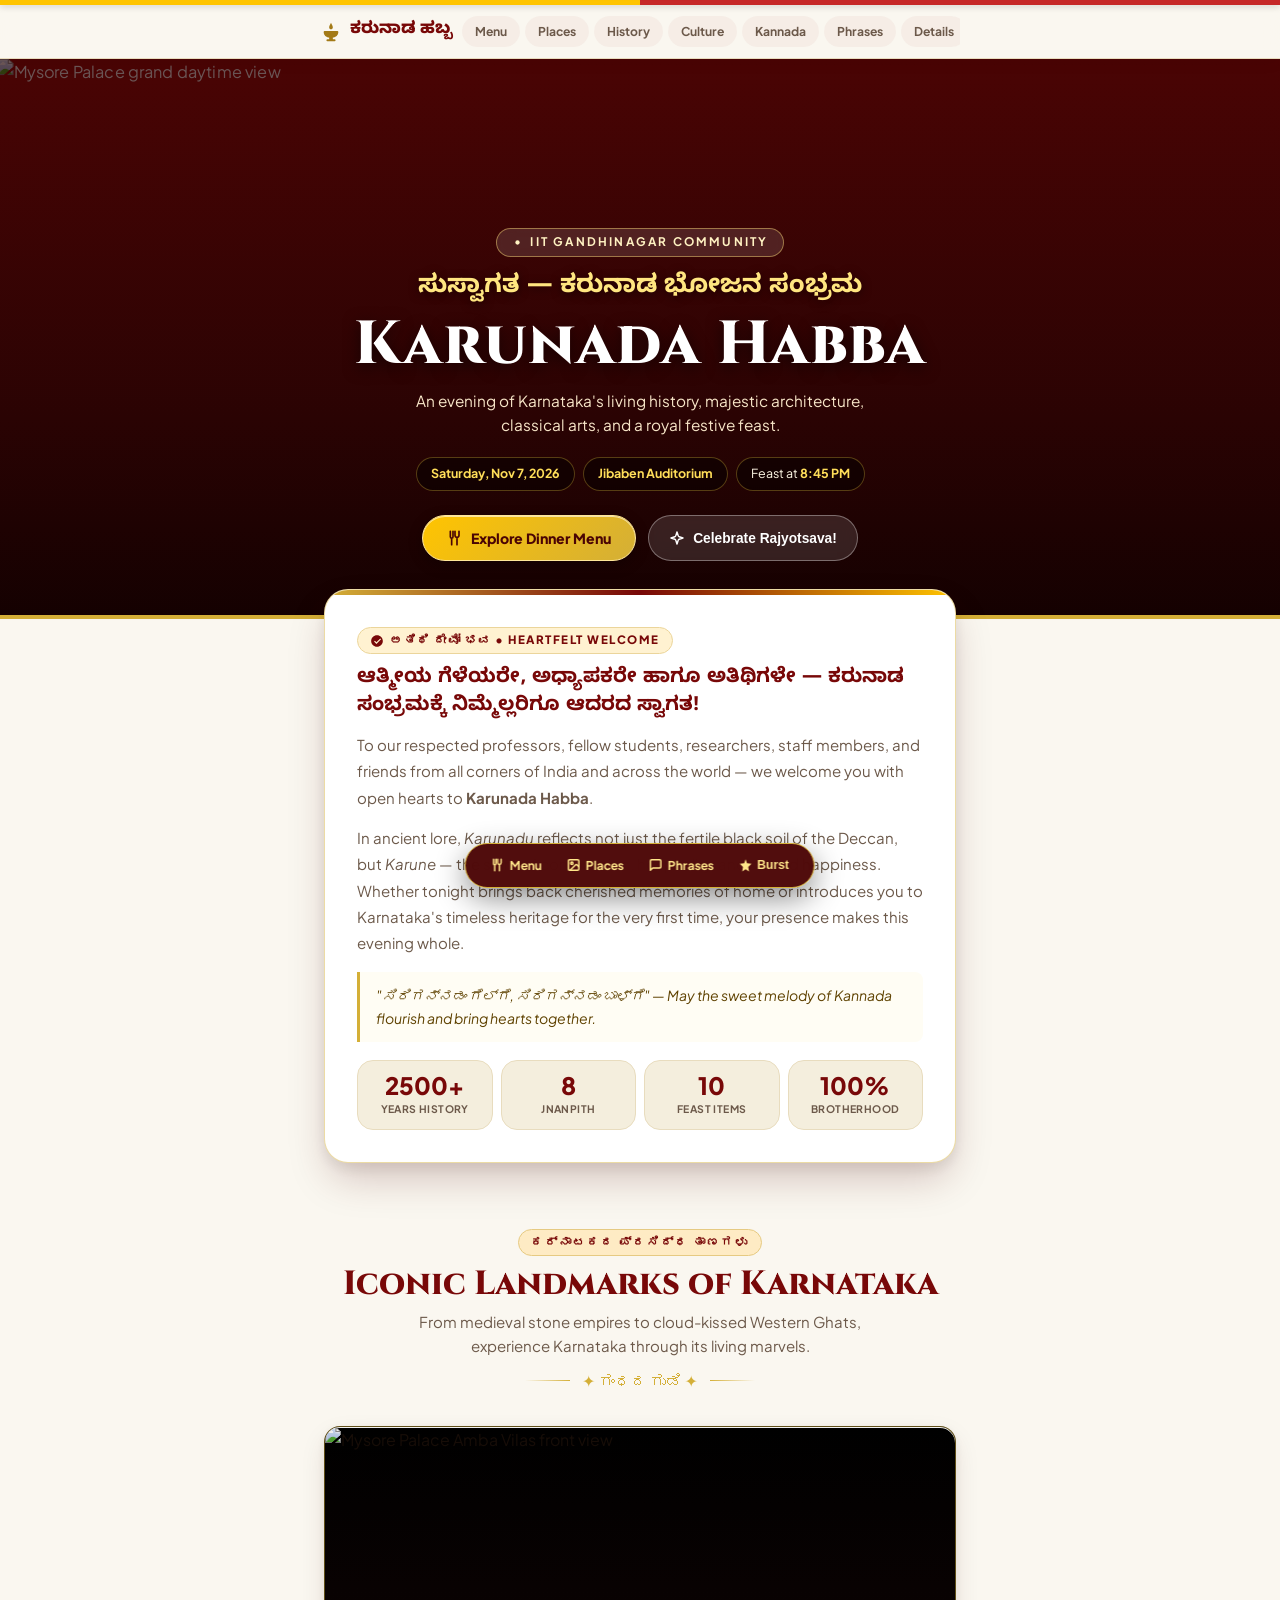
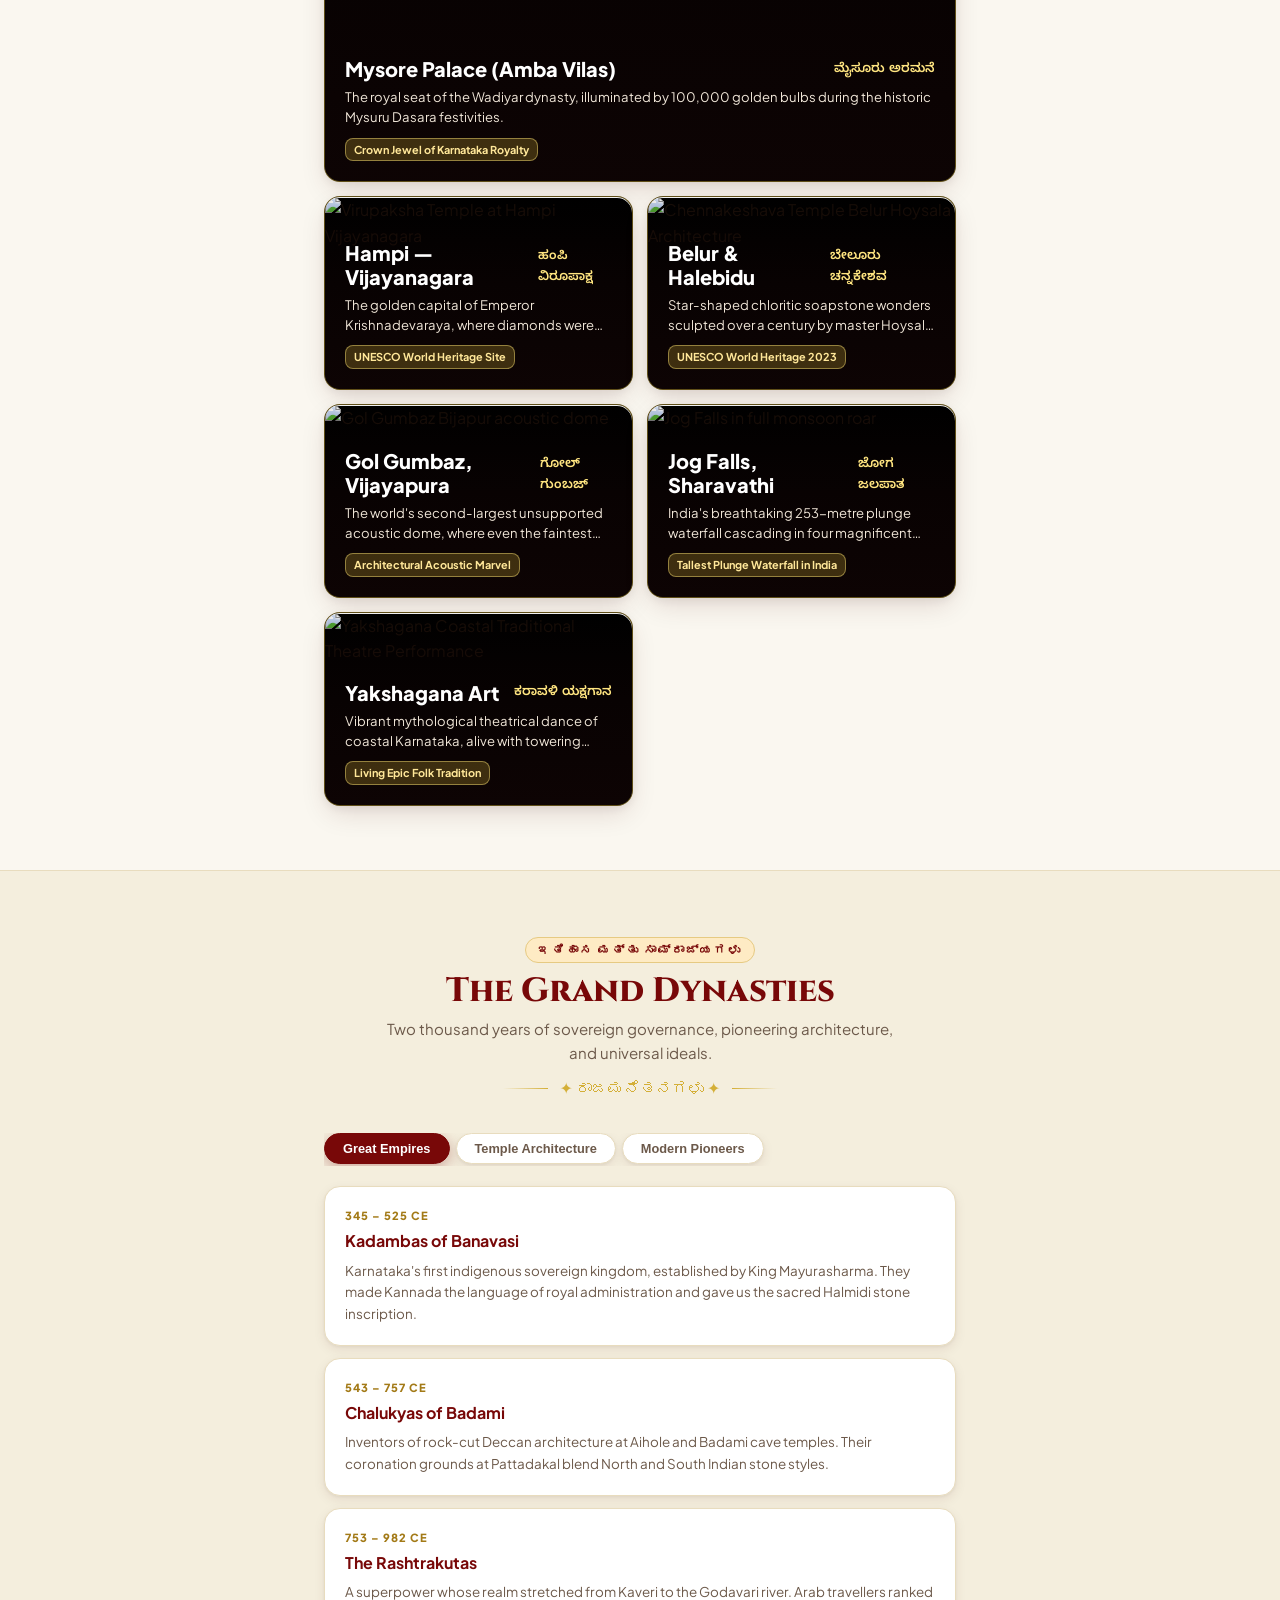
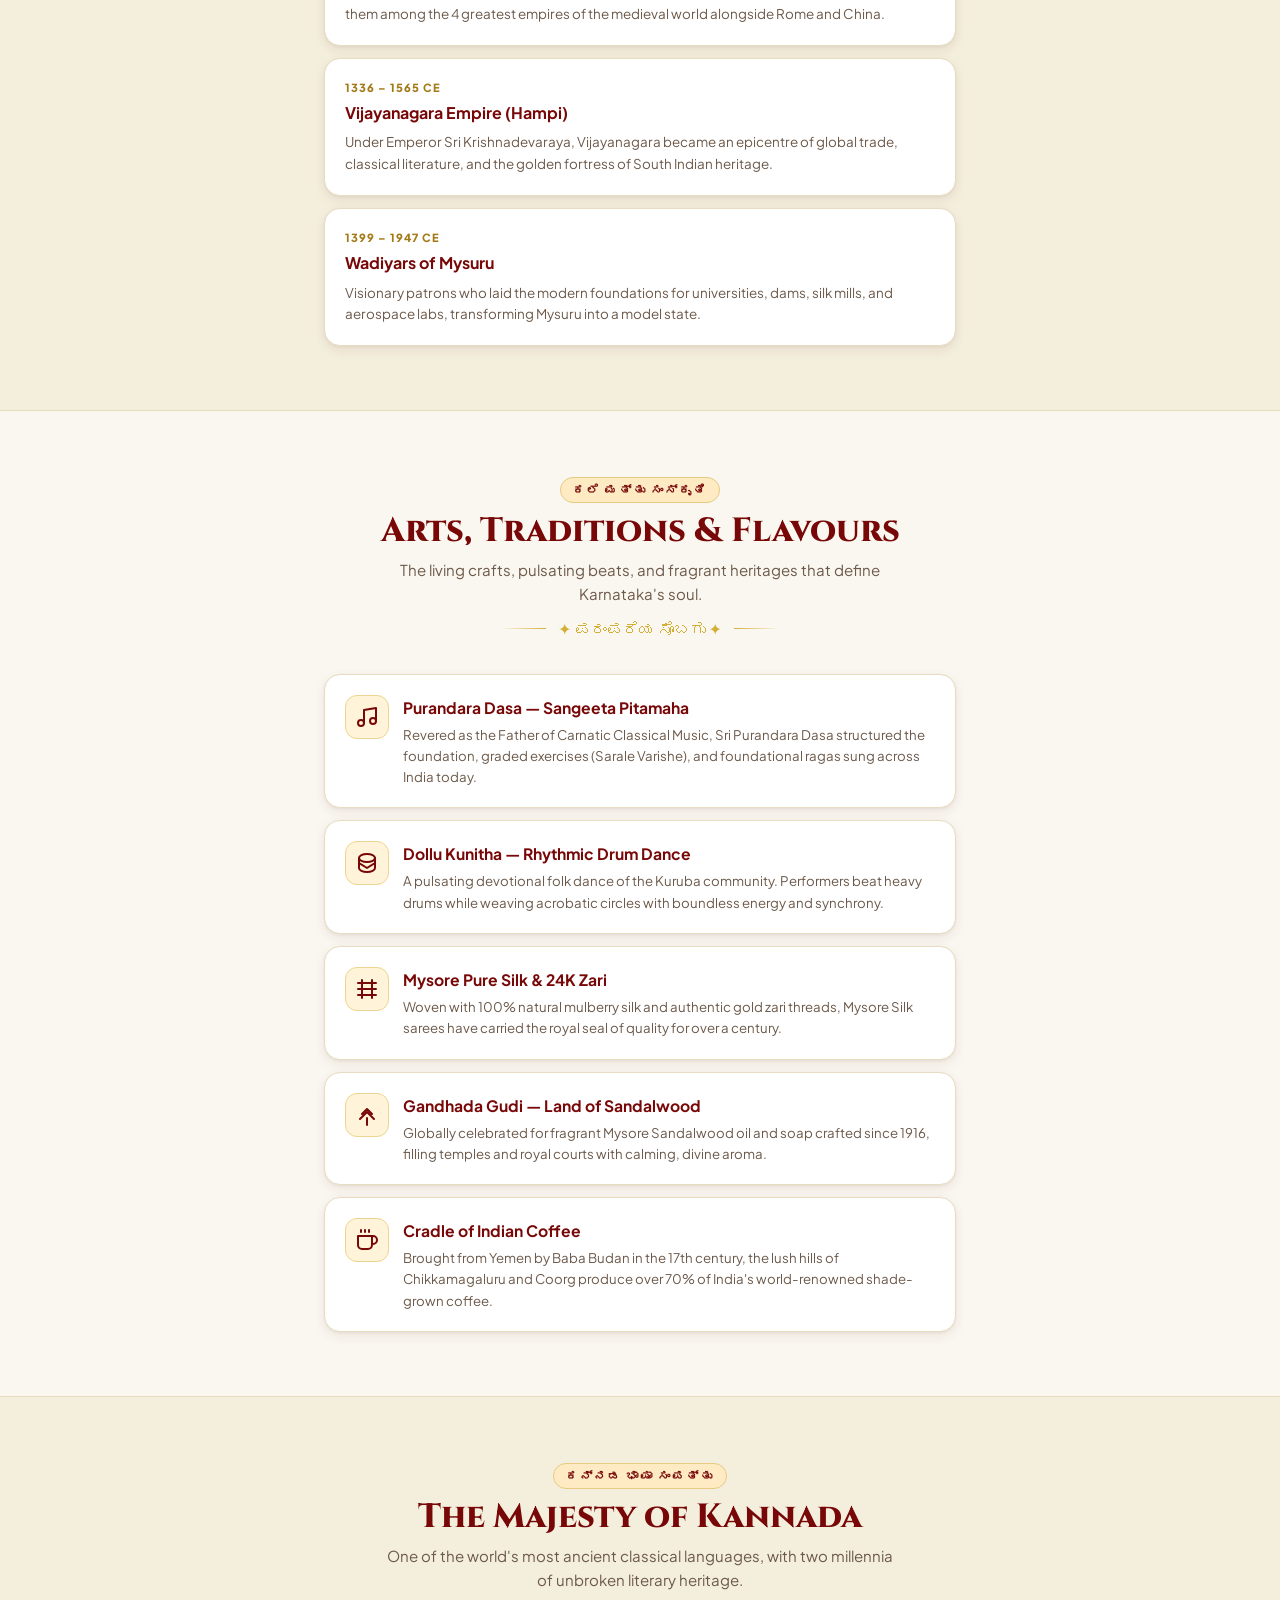
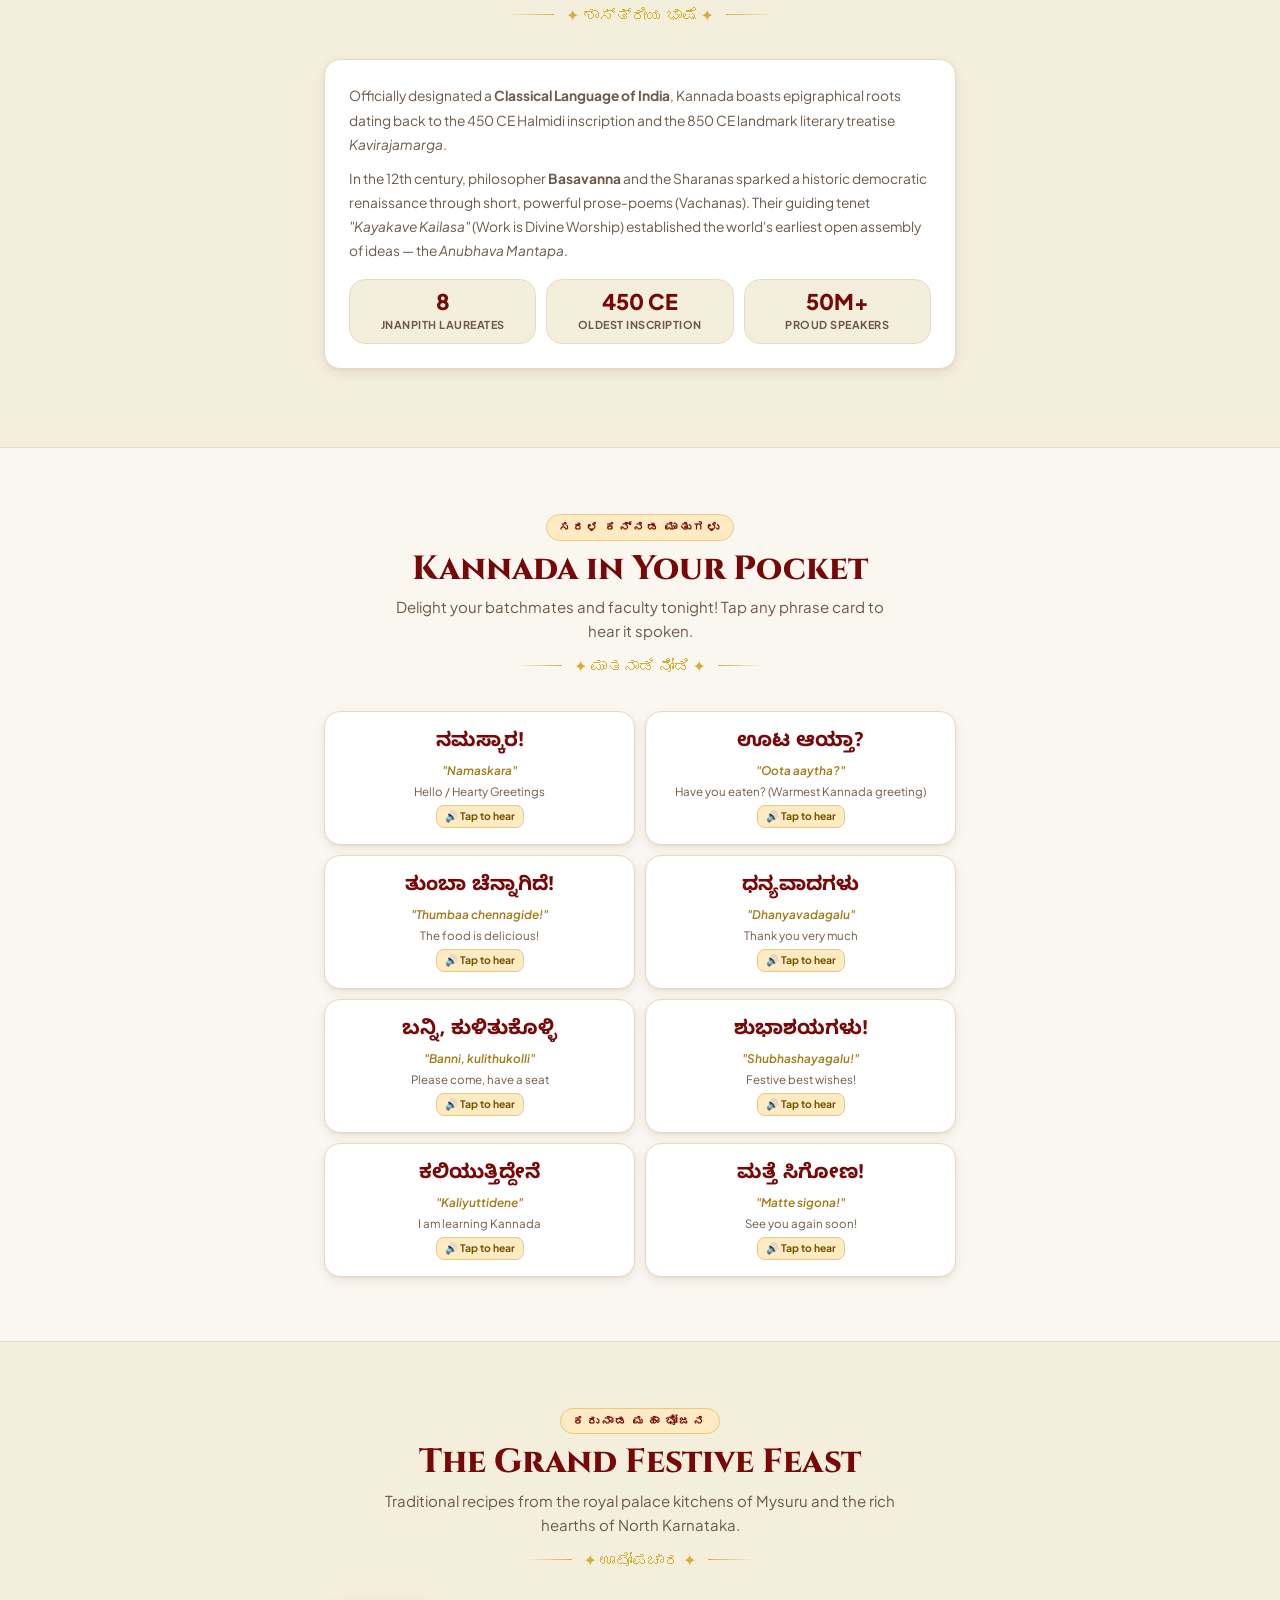
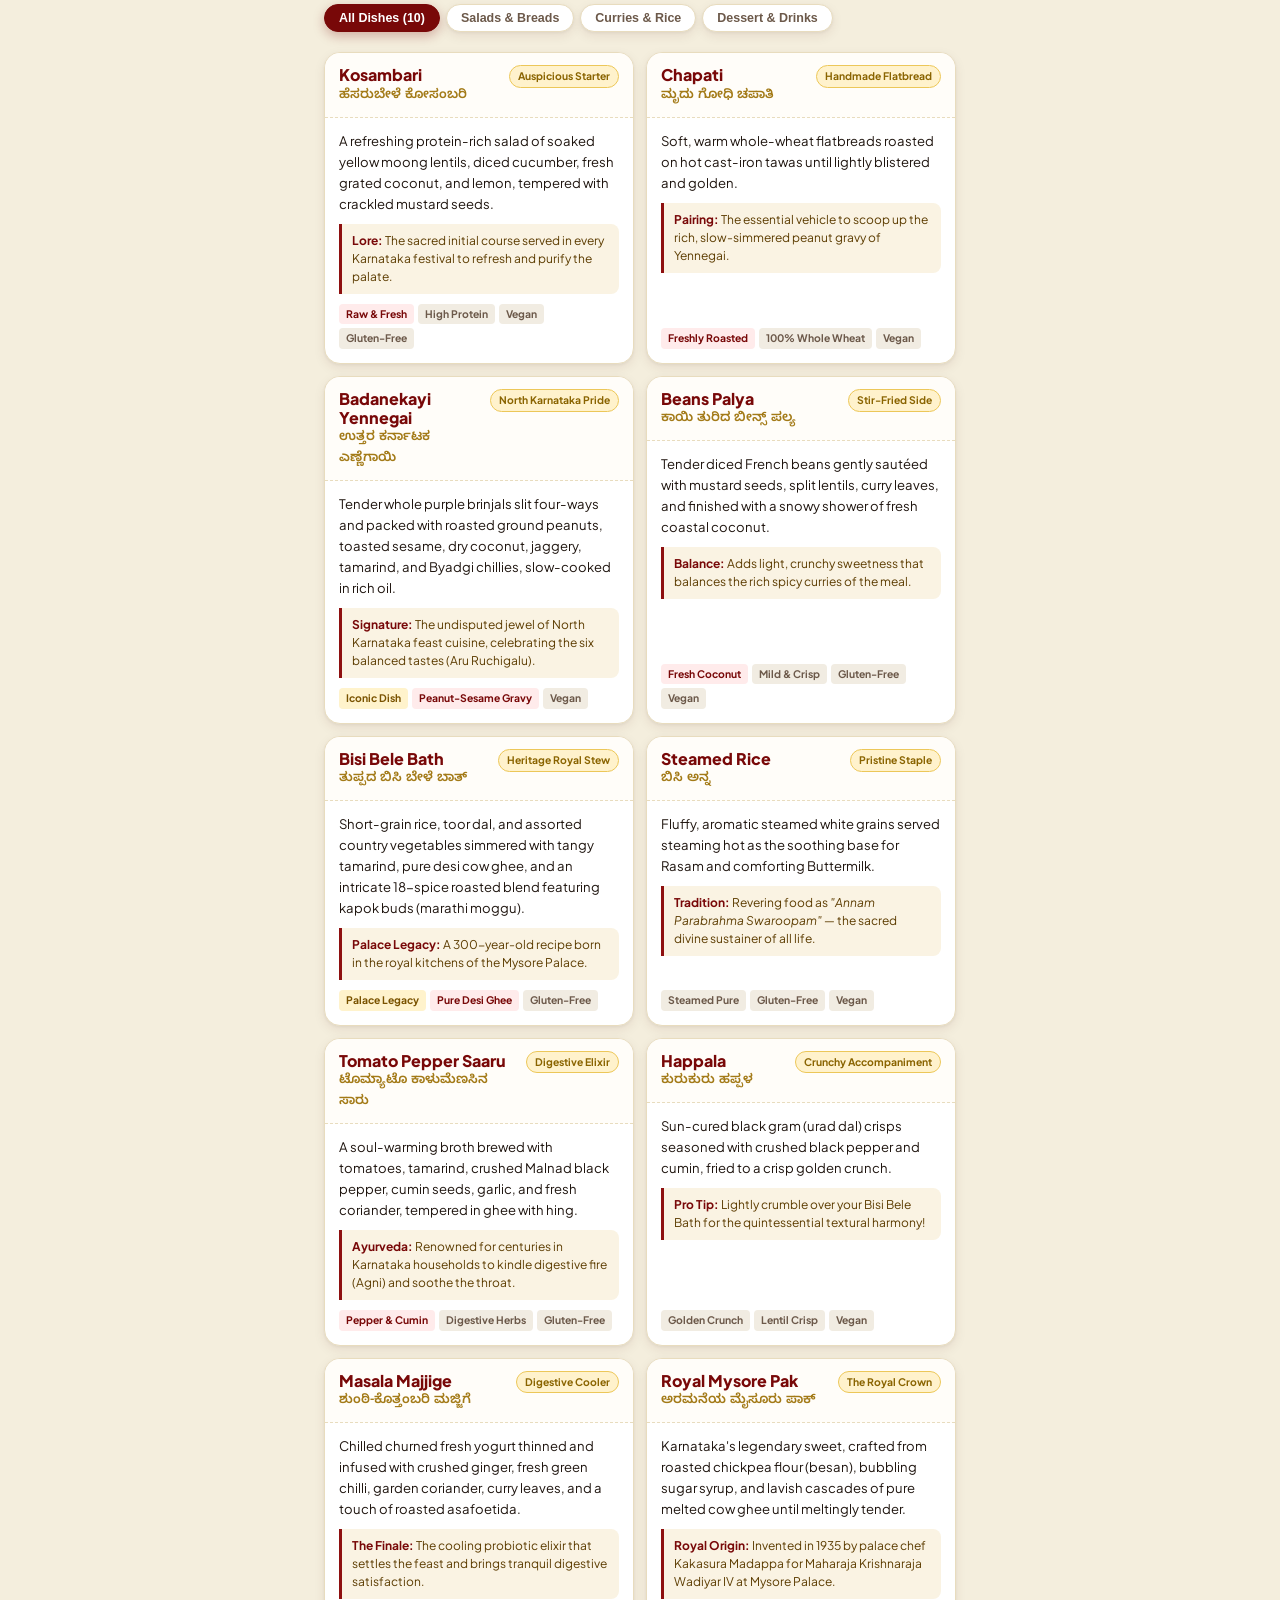
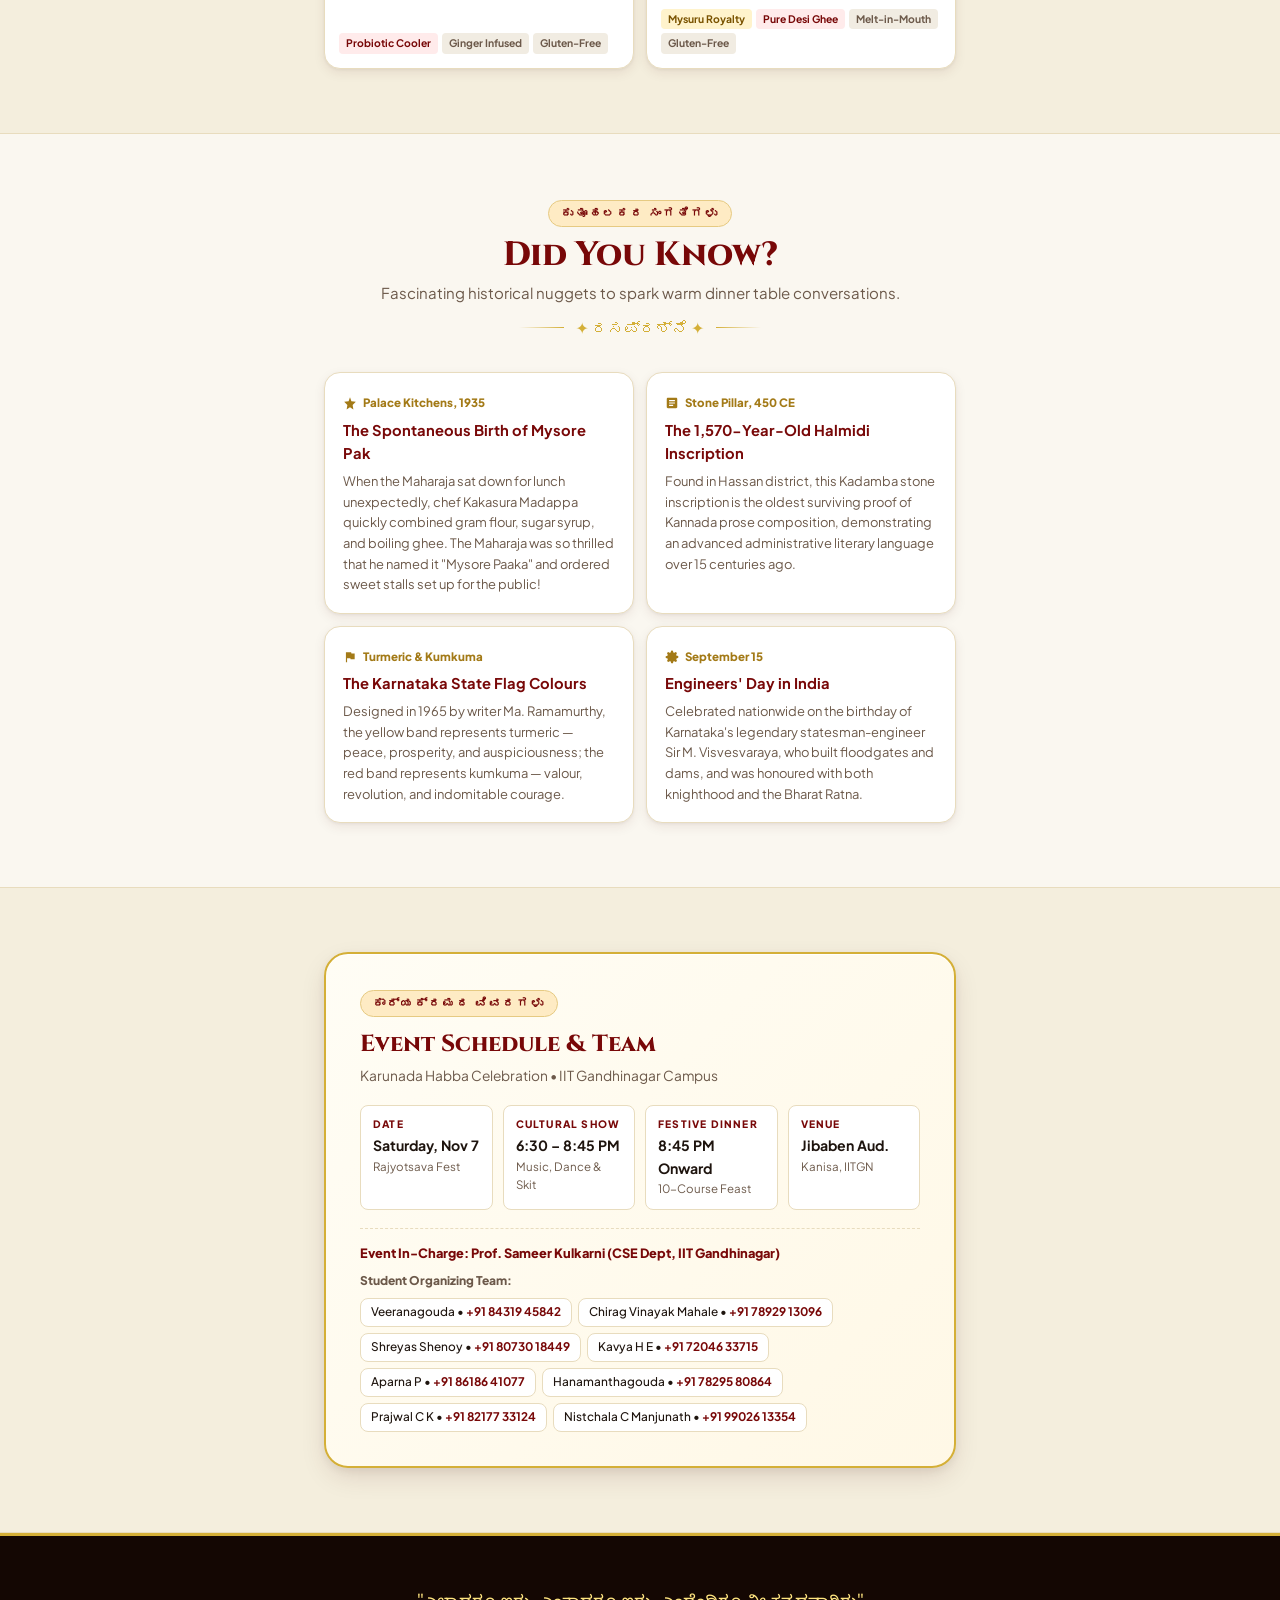
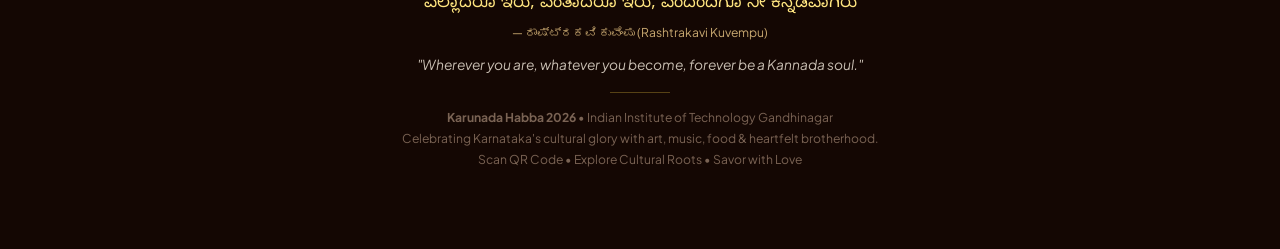
==== index.html @ 8a97f540 "Rename K_Habba.html to index.html" ====
<!DOCTYPE html>
<html lang="en">
<head>
  <meta charset="UTF-8">
  <meta name="viewport" content="width=device-width, initial-scale=1.0, maximum-scale=5.0, viewport-fit=cover">
  <meta name="theme-color" content="#780808">
  <meta name="description" content="Karunada Habba — Karnataka Cultural Evening & Royal Dinner Feast at IIT Gandhinagar. Explore Karnataka heritage, history, tourist landmarks, and authentic dinner menu.">
  <title>Karunada Habba | Royal Karnataka Cultural Feast</title>

  <!-- Google Fonts: Royal serif, modern readable sans, and Kannada script -->
  <link rel="preconnect" href="https://fonts.googleapis.com">
  <link rel="preconnect" href="https://fonts.gstatic.com" crossorigin>
  <link href="https://fonts.googleapis.com/css2?family=Cinzel:wght@600;700;800;900&family=Noto+Sans+Kannada:wght@400;500;600;700;800&family=Plus+Jakarta+Sans:wght@300;400;500;600;700;800&display=swap" rel="stylesheet">
  
  <!-- Standalone Stylesheet -->
  <link rel="stylesheet" href="K_Habba.css">
</head>
<body>

  <!-- Festive Confetti Particle Canvas -->
  <canvas id="confetti-canvas"></canvas>

  <!-- Floating Toast Notification -->
  <div id="toast" class="toast-notice">
    <svg width="18" height="18" viewBox="0 0 24 24" fill="none" stroke="currentColor" stroke-width="2.5" stroke-linecap="round" stroke-linejoin="round">
      <path d="M12 2v4M12 18v4M4.93 4.93l2.83 2.83M16.24 16.24l2.83 2.83M2 12h4M18 12h4M4.93 19.07l2.83-2.83M16.24 7.76l2.83-2.83"/>
    </svg>
    <span id="toast-msg">Pronunciation ready!</span>
  </div>

  <!-- Karnataka Flag Accent Top Line -->
  <div class="karnataka-bar"></div>

  <!-- Glassmorphic Top Navigation -->
  <header class="site-nav">
    <div class="nav-wrapper">
      <a href="#hero" class="nav-brand">
        <!-- Auspicious Nanda Deepa (Lamp) SVG -->
        <svg class="nav-brand-icon" viewBox="0 0 24 24" fill="currentColor">
          <path d="M12 2C11.5 3.5 10 5.2 10 7c0 1.1.9 2 2 2s2-.9 2-2c0-1.8-1.5-3.5-2-5zm7 9H5c-.6 0-1 .4-1 1 0 3.3 2.7 6 6 6v2H8c-.6 0-1 .4-1 1s.4 1 1 1h8c.6 0 1-.4 1-1s-.4-1-1-1h-2v-2c3.3 0 6-2.7 6-6 0-.6-.4-1-1-1z"/>
        </svg>
        <span class="kn">ಕರುನಾಡ ಹಬ್ಬ</span>
      </a>

      <nav class="nav-pills">
        <a href="#menu" class="nav-pill active">Menu</a>
        <a href="#places" class="nav-pill">Places</a>
        <a href="#history" class="nav-pill">History</a>
        <a href="#culture" class="nav-pill">Culture</a>
        <a href="#language" class="nav-pill">Kannada</a>
        <a href="#phrases" class="nav-pill">Phrases</a>
        <a href="#event" class="nav-pill">Details</a>
      </nav>
    </div>
  </header>

  <!-- ══════════════════════ HERO SECTION ══════════════════════ -->
  <section class="hero-wrapper" id="hero">
    <div class="hero-backdrop">
      <img src="images/mysore_palace.jpg" alt="Mysore Palace grand daytime view" loading="eager">
    </div>

    <div class="container hero-content">
      <span class="hero-eyebrow">
        <!-- Royal Lotus / Sunburst SVG -->
        <svg width="13" height="13" viewBox="0 0 24 24" fill="currentColor">
          <circle cx="12" cy="12" r="4"/>
          <path d="M12 2v4M12 18v4M2 12h4M18 12h4M4.93 4.93l2.83 2.83M16.24 16.24l2.83 2.83M4.93 19.07l2.83-2.83M16.24 7.76l2.83-2.83"/>
        </svg>
        IIT Gandhinagar Community
      </span>

      <p class="hero-title-kn kn">ಸುಸ್ವಾಗತ — ಕರುನಾಡ ಭೋಜನ ಸಂಭ್ರಮ</p>
      <h1 class="hero-title-en serif">Karunada Habba</h1>
      <p class="hero-sub">
        An evening of Karnataka's living history, majestic architecture, classical arts, and a royal festive feast.
      </p>

      <div class="hero-tags">
        <span class="hero-tag"><strong>Saturday, Nov 7, 2026</strong></span>
        <span class="hero-tag"><strong>Jibaben Auditorium</strong></span>
        <span class="hero-tag">Feast at <strong>8:45 PM</strong></span>
      </div>

      <div class="hero-actions">
        <a href="#menu" class="btn-3d-gold">
          <!-- Fork and Spoon SVG -->
          <svg width="16" height="16" viewBox="0 0 24 24" fill="none" stroke="currentColor" stroke-width="2.5" stroke-linecap="round" stroke-linejoin="round">
            <path d="M18 2v6a3 3 0 0 1-3 3 3 3 0 0 1-3-3V2M15 11v11M5 2v8a2 2 0 0 0 2 2h0a2 2 0 0 0 2-2V2M7 12v10"/>
          </svg>
          Explore Dinner Menu
        </a>
        <button class="btn-3d-ghost" onclick="celebrateKannada()">
          <!-- Sparkles SVG -->
          <svg width="16" height="16" viewBox="0 0 24 24" fill="none" stroke="currentColor" stroke-width="2.2" stroke-linecap="round" stroke-linejoin="round">
            <path d="m12 3-1.9 5.8a2 2 0 0 1-1.3 1.3L3 12l5.8 1.9a2 2 0 0 1 1.3 1.3L12 21l1.9-5.8a2 2 0 0 1 1.3-1.3L21 12l-5.8-1.9a2 2 0 0 1-1.3-1.3Z"/>
          </svg>
          Celebrate Rajyotsava!
        </button>
      </div>
    </div>
  </section>

  <!-- ══════════════════════ HUMBLE WELCOME NOTE ══════════════════════ -->
  <div class="container">
    <div class="humble-card">
      <div class="humble-card-stripe"></div>
      <div class="humble-card-body">
        <div class="humble-badge">
          <!-- Traditional Hands Folded / Hospitality SVG -->
          <svg width="14" height="14" viewBox="0 0 24 24" fill="currentColor">
            <path d="M12 2C6.48 2 2 6.48 2 12s4.48 10 10 10 10-4.48 10-10S17.52 2 12 2zm-1 15-4-4 1.41-1.41L11 14.17l6.59-6.59L19 9l-8 8z"/>
          </svg>
          ಅತಿಥಿ ದೇವೋ ಭವ &bull; Heartfelt Welcome
        </div>

        <h2 class="humble-lead kn">
          ಆತ್ಮೀಯ ಗೆಳೆಯರೇ, ಅಧ್ಯಾಪಕರೇ ಹಾಗೂ ಅತಿಥಿಗಳೇ — ಕರುನಾಡ ಸಂಭ್ರಮಕ್ಕೆ ನಿಮ್ಮೆಲ್ಲರಿಗೂ ಆದರದ ಸ್ವಾಗತ!
        </h2>

        <p class="humble-text">
          To our respected professors, fellow students, researchers, staff members, and friends from all corners of India and across the world — we welcome you with open hearts to <strong>Karunada Habba</strong>.
        </p>

        <p class="humble-text">
          In ancient lore, <em>Karunadu</em> reflects not just the fertile black soil of the Deccan, but <em>Karune</em> — the spirit of compassion, hospitality, and shared happiness. Whether tonight brings back cherished memories of home or introduces you to Karnataka's timeless heritage for the very first time, your presence makes this evening whole.
        </p>

        <div class="humble-quote-box">
          "ಸಿರಿಗನ್ನಡಂ ಗೆಲ್ಗೆ, ಸಿರಿಗನ್ನಡಂ ಬಾಳ್ಗೆ" — May the sweet melody of Kannada flourish and bring hearts together.
        </div>

        <div class="humble-stats-row">
          <div class="stat-tile">
            <div class="stat-number">2500+</div>
            <div class="stat-caption">Years History</div>
          </div>
          <div class="stat-tile">
            <div class="stat-number">8</div>
            <div class="stat-caption">Jnanpith</div>
          </div>
          <div class="stat-tile">
            <div class="stat-number">10</div>
            <div class="stat-caption">Feast Items</div>
          </div>
          <div class="stat-tile">
            <div class="stat-number">100%</div>
            <div class="stat-caption">Brotherhood</div>
          </div>
        </div>
      </div>
    </div>
  </div>

  <!-- ══════════════════════ FAMOUS PLACES GALLERY ══════════════════════ -->
  <section class="section" id="places">
    <div class="container">
      <div class="section-header">
        <span class="section-tag">ಕರ್ನಾಟಕದ ಪ್ರಸಿದ್ಧ ತಾಣಗಳು</span>
        <h2 class="section-title serif">Iconic Landmarks of Karnataka</h2>
        <p class="section-desc">From medieval stone empires to cloud-kissed Western Ghats, experience Karnataka through its living marvels.</p>
        <div class="svg-ornament-line">✦ ಗಂಧದ ಗುಡಿ ✦</div>
      </div>

      <div class="places-grid">

        <!-- 1. Mysore Palace (Featured) -->
        <article class="place-card-3d featured">
          <div class="place-img-holder">
            <img src="images/mysore_palace.jpg" alt="Mysore Palace Amba Vilas front view" loading="lazy">
            <div class="place-card-overlay"></div>
          </div>
          <div class="place-card-content">
            <div class="place-title-row">
              <h3 class="place-name">Mysore Palace (Amba Vilas)</h3>
              <span class="place-name-kn kn">ಮೈಸೂರು ಅರಮನೆ</span>
            </div>
            <p class="place-snip">The royal seat of the Wadiyar dynasty, illuminated by 100,000 golden bulbs during the historic Mysuru Dasara festivities.</p>
            <span class="place-pill-tag">Crown Jewel of Karnataka Royalty</span>
          </div>
        </article>

        <!-- 2. Hampi Virupaksha Temple -->
        <article class="place-card-3d">
          <div class="place-img-holder">
            <img src="images/hampi.jpg" alt="Virupaksha Temple at Hampi Vijayanagara" loading="lazy">
            <div class="place-card-overlay"></div>
          </div>
          <div class="place-card-content">
            <div class="place-title-row">
              <h3 class="place-name">Hampi — Vijayanagara</h3>
              <span class="place-name-kn kn">ಹಂಪಿ ವಿರೂಪಾಕ್ಷ</span>
            </div>
            <p class="place-snip">The golden capital of Emperor Krishnadevaraya, where diamonds were once weighed openly in bustling street bazaars.</p>
            <span class="place-pill-tag">UNESCO World Heritage Site</span>
          </div>
        </article>

        <!-- 3. Belur Chennakeshava Temple -->
        <article class="place-card-3d">
          <div class="place-img-holder">
            <img src="images/belur.jpg" alt="Chennakeshava Temple Belur Hoysala Architecture" loading="lazy">
            <div class="place-card-overlay"></div>
          </div>
          <div class="place-card-content">
            <div class="place-title-row">
              <h3 class="place-name">Belur & Halebidu</h3>
              <span class="place-name-kn kn">ಬೇಲೂರು ಚನ್ನಕೇಶವ</span>
            </div>
            <p class="place-snip">Star-shaped chloritic soapstone wonders sculpted over a century by master Hoysala craftsmen with unmatched micro-details.</p>
            <span class="place-pill-tag">UNESCO World Heritage 2023</span>
          </div>
        </article>

        <!-- 4. Gol Gumbaz, Bijapur -->
        <article class="place-card-3d">
          <div class="place-img-holder">
            <img src="images/gol_gumbaz.jpg" alt="Gol Gumbaz Bijapur acoustic dome" loading="lazy">
            <div class="place-card-overlay"></div>
          </div>
          <div class="place-card-content">
            <div class="place-title-row">
              <h3 class="place-name">Gol Gumbaz, Vijayapura</h3>
              <span class="place-name-kn kn">ಗೋಲ್ ಗುಂಬಜ್</span>
            </div>
            <p class="place-snip">The world's second-largest unsupported acoustic dome, where even the faintest whisper echoes 11 times across 44 metres.</p>
            <span class="place-pill-tag">Architectural Acoustic Marvel</span>
          </div>
        </article>

        <!-- 5. Jog Falls -->
        <article class="place-card-3d">
          <div class="place-img-holder">
            <img src="images/jog_falls.jpg" alt="Jog Falls in full monsoon roar" loading="lazy">
            <div class="place-card-overlay"></div>
          </div>
          <div class="place-card-content">
            <div class="place-title-row">
              <h3 class="place-name">Jog Falls, Sharavathi</h3>
              <span class="place-name-kn kn">ಜೋಗ ಜಲಪಾತ</span>
            </div>
            <p class="place-snip">India's breathtaking 253-metre plunge waterfall cascading in four magnificent streams: Raja, Rani, Roarer, and Rocket.</p>
            <span class="place-pill-tag">Tallest Plunge Waterfall in India</span>
          </div>
        </article>

        <!-- 6. Yakshagana Coastal Theatre -->
        <article class="place-card-3d">
          <div class="place-img-holder">
            <img src="images/yakshagana.jpg" alt="Yakshagana Coastal Traditional Theatre Performance" loading="lazy">
            <div class="place-card-overlay"></div>
          </div>
          <div class="place-card-content">
            <div class="place-title-row">
              <h3 class="place-name">Yakshagana Art</h3>
              <span class="place-name-kn kn">ಕರಾವಳಿ ಯಕ್ಷಗಾನ</span>
            </div>
            <p class="place-snip">Vibrant mythological theatrical dance of coastal Karnataka, alive with towering headdresses, natural pigments, and roaring drums.</p>
            <span class="place-pill-tag">Living Epic Folk Tradition</span>
          </div>
        </article>

      </div>
    </div>
  </section>

  <!-- ══════════════════════ TIMELINE & DYNASTIES ══════════════════════ -->
  <section class="section alt-bg" id="history">
    <div class="container">
      <div class="section-header">
        <span class="section-tag">ಇತಿಹಾಸ ಮತ್ತು ಸಾಮ್ರಾಜ್ಯಗಳು</span>
        <h2 class="section-title serif">The Grand Dynasties</h2>
        <p class="section-desc">Two thousand years of sovereign governance, pioneering architecture, and universal ideals.</p>
        <div class="svg-ornament-line">✦ ರಾಜಮನೆತನಗಳು ✦</div>
      </div>

      <!-- Tab Buttons -->
      <div class="tabs-scroll-bar">
        <button class="tab-btn-pill active" data-tab="dynasties" onclick="switchDynastyTab('dynasties')">Great Empires</button>
        <button class="tab-btn-pill" data-tab="architecture" onclick="switchDynastyTab('architecture')">Temple Architecture</button>
        <button class="tab-btn-pill" data-tab="modern" onclick="switchDynastyTab('modern')">Modern Pioneers</button>
      </div>

      <!-- Panel 1: Dynasties -->
      <div class="dynasty-panel active" id="tab-dynasties">
        <div class="dynasty-card-3d">
          <div class="dynasty-timeline">345 – 525 CE</div>
          <h3 class="dynasty-name">Kadambas of Banavasi</h3>
          <p class="dynasty-desc">Karnataka's first indigenous sovereign kingdom, established by King Mayurasharma. They made Kannada the language of royal administration and gave us the sacred Halmidi stone inscription.</p>
        </div>

        <div class="dynasty-card-3d">
          <div class="dynasty-timeline">543 – 757 CE</div>
          <h3 class="dynasty-name">Chalukyas of Badami</h3>
          <p class="dynasty-desc">Inventors of rock-cut Deccan architecture at Aihole and Badami cave temples. Their coronation grounds at Pattadakal blend North and South Indian stone styles.</p>
        </div>

        <div class="dynasty-card-3d">
          <div class="dynasty-timeline">753 – 982 CE</div>
          <h3 class="dynasty-name">The Rashtrakutas</h3>
          <p class="dynasty-desc">A superpower whose realm stretched from Kaveri to the Godavari river. Arab travellers ranked them among the 4 greatest empires of the medieval world alongside Rome and China.</p>
        </div>

        <div class="dynasty-card-3d">
          <div class="dynasty-timeline">1336 – 1565 CE</div>
          <h3 class="dynasty-name">Vijayanagara Empire (Hampi)</h3>
          <p class="dynasty-desc">Under Emperor Sri Krishnadevaraya, Vijayanagara became an epicentre of global trade, classical literature, and the golden fortress of South Indian heritage.</p>
        </div>

        <div class="dynasty-card-3d">
          <div class="dynasty-timeline">1399 – 1947 CE</div>
          <h3 class="dynasty-name">Wadiyars of Mysuru</h3>
          <p class="dynasty-desc">Visionary patrons who laid the modern foundations for universities, dams, silk mills, and aerospace labs, transforming Mysuru into a model state.</p>
        </div>
      </div>

      <!-- Panel 2: Architecture -->
      <div class="dynasty-panel" id="tab-architecture">
        <div class="dynasty-card-3d">
          <div class="dynasty-timeline">Aihole & Pattadakal</div>
          <h3 class="dynasty-name">Cradle of Indian Temple Architecture</h3>
          <p class="dynasty-desc">Over 125 experimental stone temples at Aihole served as the architectural laboratory where sculptors invented pillars, shikharas, and mandapas across four centuries.</p>
        </div>

        <div class="dynasty-card-3d">
          <div class="dynasty-timeline">Hampi Stone Chariot</div>
          <h3 class="dynasty-name">Vijaya Vittala & Musical Pillars</h3>
          <p class="dynasty-desc">The iconic monolithic granite chariot with turning stone axles and the 56 Sa-Re-Ga-Ma musical stone pillars that resonate with musical notes when gently tapped.</p>
        </div>

        <div class="dynasty-card-3d">
          <div class="dynasty-timeline">Belur & Somanathapura</div>
          <h3 class="dynasty-name">The Celestial Madanika Sculptures</h3>
          <p class="dynasty-desc">Intricate soapstone friezes that capture celestial dancers, mythical yalis, and epics with jewellery so delicately undercut that pins can pass behind the stone beads.</p>
        </div>
      </div>

      <!-- Panel 3: Modern Era -->
      <div class="dynasty-panel" id="tab-modern">
        <div class="dynasty-card-3d">
          <div class="dynasty-timeline">Bharat Ratna Sir M. Visvesvaraya</div>
          <h3 class="dynasty-name">The Architect of Modern India</h3>
          <p class="dynasty-desc">Master engineer who designed the Krishna Raja Sagara Dam, automatic floodgates, and Mysore University. His birthday on September 15 is celebrated nationwide as Engineers' Day.</p>
        </div>

        <div class="dynasty-card-3d">
          <div class="dynasty-timeline">ISRO & Aerospace Hub</div>
          <h3 class="dynasty-name">From Hampi to the Moon</h3>
          <p class="dynasty-desc">Bengaluru serves as India's scientific nerve centre. The Chandrayaan-3 lunar landing mission was conceived, tracked, and commanded right from Karnataka's soil.</p>
        </div>
      </div>

    </div>
  </section>

  <!-- ══════════════════════ LIVING CULTURE & ARTS ══════════════════════ -->
  <section class="section" id="culture">
    <div class="container">
      <div class="section-header">
        <span class="section-tag">ಕಲೆ ಮತ್ತು ಸಂಸ್ಕೃತಿ</span>
        <h2 class="section-title serif">Arts, Traditions & Flavours</h2>
        <p class="section-desc">The living crafts, pulsating beats, and fragrant heritages that define Karnataka's soul.</p>
        <div class="svg-ornament-line">✦ ಪರಂಪರೆಯ ಸೊಬಗು ✦</div>
      </div>

      <div class="culture-stack">

        <!-- 1. Carnatic Music -->
        <div class="cult-3d-card">
          <div class="cult-icon-box">
            <!-- Veena / Classical Instrument SVG -->
            <svg viewBox="0 0 24 24" fill="none" stroke="currentColor" stroke-width="2" stroke-linecap="round" stroke-linejoin="round">
              <path d="M9 18V5l12-2v13"/>
              <circle cx="6" cy="18" r="3"/>
              <circle cx="18" cy="16" r="3"/>
            </svg>
          </div>
          <div class="cult-content-wrap">
            <h3>Purandara Dasa — Sangeeta Pitamaha</h3>
            <p>Revered as the Father of Carnatic Classical Music, Sri Purandara Dasa structured the foundation, graded exercises (Sarale Varishe), and foundational ragas sung across India today.</p>
          </div>
        </div>

        <!-- 2. Dollu Kunitha Drum Dance -->
        <div class="cult-3d-card">
          <div class="cult-icon-box">
            <!-- Folk Drum SVG -->
            <svg viewBox="0 0 24 24" fill="none" stroke="currentColor" stroke-width="2" stroke-linecap="round" stroke-linejoin="round">
              <ellipse cx="12" cy="7" rx="8" ry="4"/>
              <path d="M4 7v10c0 2.2 3.6 4 8 4s8-1.8 8-4V7"/>
              <path d="m4 12 8 5 8-5"/>
            </svg>
          </div>
          <div class="cult-content-wrap">
            <h3>Dollu Kunitha — Rhythmic Drum Dance</h3>
            <p>A pulsating devotional folk dance of the Kuruba community. Performers beat heavy drums while weaving acrobatic circles with boundless energy and synchrony.</p>
          </div>
        </div>

        <!-- 3. Mysore Silk & Gold Zari -->
        <div class="cult-3d-card">
          <div class="cult-icon-box">
            <!-- Silk Loom / Saree SVG -->
            <svg viewBox="0 0 24 24" fill="none" stroke="currentColor" stroke-width="2" stroke-linecap="round" stroke-linejoin="round">
              <path d="M3 6h18M3 12h18M3 18h18M7 3v18M17 3v18"/>
            </svg>
          </div>
          <div class="cult-content-wrap">
            <h3>Mysore Pure Silk & 24K Zari</h3>
            <p>Woven with 100% natural mulberry silk and authentic gold zari threads, Mysore Silk sarees have carried the royal seal of quality for over a century.</p>
          </div>
        </div>

        <!-- 4. Gandhada Gudi Sandalwood -->
        <div class="cult-3d-card">
          <div class="cult-icon-box">
            <!-- Sandalwood Tree / Forest SVG -->
            <svg viewBox="0 0 24 24" fill="none" stroke="currentColor" stroke-width="2" stroke-linecap="round" stroke-linejoin="round">
              <path d="M12 22v-7M7 11l5-5 5 5M5 16l7-7 7 7"/>
            </svg>
          </div>
          <div class="cult-content-wrap">
            <h3>Gandhada Gudi — Land of Sandalwood</h3>
            <p>Globally celebrated for fragrant Mysore Sandalwood oil and soap crafted since 1916, filling temples and royal courts with calming, divine aroma.</p>
          </div>
        </div>

        <!-- 5. Chikkamagaluru Coffee -->
        <div class="cult-3d-card">
          <div class="cult-icon-box">
            <!-- Coffee Bean SVG -->
            <svg viewBox="0 0 24 24" fill="none" stroke="currentColor" stroke-width="2" stroke-linecap="round" stroke-linejoin="round">
              <path d="M17 8h1a4 4 0 1 1 0 8h-1M3 8h14v9a4 4 0 0 1-4 4H7a4 4 0 0 1-4-4Z"/>
              <line x1="6" x2="6" y1="2" y2="4"/>
              <line x1="10" x2="10" y1="2" y2="4"/>
              <line x1="14" x2="14" y1="2" y2="4"/>
            </svg>
          </div>
          <div class="cult-content-wrap">
            <h3>Cradle of Indian Coffee</h3>
            <p>Brought from Yemen by Baba Budan in the 17th century, the lush hills of Chikkamagaluru and Coorg produce over 70% of India's world-renowned shade-grown coffee.</p>
          </div>
        </div>

      </div>
    </div>
  </section>

  <!-- ══════════════════════ KANNADA LANGUAGE ══════════════════════ -->
  <section class="section alt-bg" id="language">
    <div class="container">
      <div class="section-header">
        <span class="section-tag">ಕನ್ನಡ ಭಾಷಾ ಸಂಪತ್ತು</span>
        <h2 class="section-title serif">The Majesty of Kannada</h2>
        <p class="section-desc">One of the world's most ancient classical languages, with two millennia of unbroken literary heritage.</p>
        <div class="svg-ornament-line">✦ ಶಾಸ್ತ್ರೀಯ ಭಾಷೆ ✦</div>
      </div>

      <div class="kannada-feature-card">
        <p>
          Officially designated a <strong>Classical Language of India</strong>, Kannada boasts epigraphical roots dating back to the 450 CE Halmidi inscription and the 850 CE landmark literary treatise <em>Kavirajamarga</em>.
        </p>
        <p>
          In the 12th century, philosopher <strong>Basavanna</strong> and the Sharanas sparked a historic democratic renaissance through short, powerful prose-poems (Vachanas). Their guiding tenet <em>"Kayakave Kailasa"</em> (Work is Divine Worship) established the world's earliest open assembly of ideas — the <em>Anubhava Mantapa</em>.
        </p>

        <div class="lang-stat-pills">
          <div class="stat-chip">
            <div class="stat-chip-num">8</div>
            <div class="stat-chip-lbl">Jnanpith Laureates</div>
          </div>
          <div class="stat-chip">
            <div class="stat-chip-num">450 CE</div>
            <div class="stat-chip-lbl">Oldest Inscription</div>
          </div>
          <div class="stat-chip">
            <div class="stat-chip-num">50M+</div>
            <div class="stat-chip-lbl">Proud Speakers</div>
          </div>
        </div>
      </div>
    </div>
  </section>

  <!-- ══════════════════════ PHRASEBOOK (TAP TO HEAR) ══════════════════════ -->
  <section class="section" id="phrases">
    <div class="container">
      <div class="section-header">
        <span class="section-tag">ಸರಳ ಕನ್ನಡ ಮಾತುಗಳು</span>
        <h2 class="section-title serif">Kannada in Your Pocket</h2>
        <p class="section-desc">Delight your batchmates and faculty tonight! Tap any phrase card to hear it spoken.</p>
        <div class="svg-ornament-line">✦ ಮಾತನಾಡಿ ನೋಡಿ ✦</div>
      </div>

      <div class="phrase-grid">
        <div class="phrase-card-3d" onclick="speakPhrase('Namaskara! Shubha Sanje')">
          <div class="phrase-kannada kn">ನಮಸ್ಕಾರ!</div>
          <div class="phrase-trans">"Namaskara"</div>
          <div class="phrase-meaning">Hello / Hearty Greetings</div>
          <span class="phrase-tap-badge">🔊 Tap to hear</span>
        </div>

        <div class="phrase-card-3d" onclick="speakPhrase('Oota aaytha?')">
          <div class="phrase-kannada kn">ಊಟ ಆಯ್ತಾ?</div>
          <div class="phrase-trans">"Oota aaytha?"</div>
          <div class="phrase-meaning">Have you eaten? (Warmest Kannada greeting)</div>
          <span class="phrase-tap-badge">🔊 Tap to hear</span>
        </div>

        <div class="phrase-card-3d" onclick="speakPhrase('Oota thumbaa chennagide!')">
          <div class="phrase-kannada kn">ತುಂಬಾ ಚೆನ್ನಾಗಿದೆ!</div>
          <div class="phrase-trans">"Thumbaa chennagide!"</div>
          <div class="phrase-meaning">The food is delicious!</div>
          <span class="phrase-tap-badge">🔊 Tap to hear</span>
        </div>

        <div class="phrase-card-3d" onclick="speakPhrase('Dhanyavadagalu')">
          <div class="phrase-kannada kn">ಧನ್ಯವಾದಗಳು</div>
          <div class="phrase-trans">"Dhanyavadagalu"</div>
          <div class="phrase-meaning">Thank you very much</div>
          <span class="phrase-tap-badge">🔊 Tap to hear</span>
        </div>

        <div class="phrase-card-3d" onclick="speakPhrase('Banni, kulithukolli')">
          <div class="phrase-kannada kn">ಬನ್ನಿ, ಕುಳಿತುಕೊಳ್ಳಿ</div>
          <div class="phrase-trans">"Banni, kulithukolli"</div>
          <div class="phrase-meaning">Please come, have a seat</div>
          <span class="phrase-tap-badge">🔊 Tap to hear</span>
        </div>

        <div class="phrase-card-3d" onclick="speakPhrase('Habbada Shubhashayagalu!')">
          <div class="phrase-kannada kn">ಶುಭಾಶಯಗಳು!</div>
          <div class="phrase-trans">"Shubhashayagalu!"</div>
          <div class="phrase-meaning">Festive best wishes!</div>
          <span class="phrase-tap-badge">🔊 Tap to hear</span>
        </div>

        <div class="phrase-card-3d" onclick="speakPhrase('Kannada kaliyuttidene')">
          <div class="phrase-kannada kn">ಕಲಿಯುತ್ತಿದ್ದೇನೆ</div>
          <div class="phrase-trans">"Kaliyuttidene"</div>
          <div class="phrase-meaning">I am learning Kannada</div>
          <span class="phrase-tap-badge">🔊 Tap to hear</span>
        </div>

        <div class="phrase-card-3d" onclick="speakPhrase('Matte sigona!')">
          <div class="phrase-kannada kn">ಮತ್ತೆ ಸಿಗೋಣ!</div>
          <div class="phrase-trans">"Matte sigona!"</div>
          <div class="phrase-meaning">See you again soon!</div>
          <span class="phrase-tap-badge">🔊 Tap to hear</span>
        </div>
      </div>
    </div>
  </section>

  <!-- ══════════════════════ DINNER MENU (ALL 10 ITEMS) ══════════════════════ -->
  <section class="section alt-bg" id="menu">
    <div class="container">
      <div class="section-header">
        <span class="section-tag">ಕರುನಾಡ ಮಹಾ ಭೋಜನ</span>
        <h2 class="section-title serif">The Grand Festive Feast</h2>
        <p class="section-desc">Traditional recipes from the royal palace kitchens of Mysuru and the rich hearths of North Karnataka.</p>
        <div class="svg-ornament-line">✦ ಊಟೋಪಚಾರ ✦</div>
      </div>

      <!-- Category Filter Pills -->
      <div class="menu-filter-row">
        <button class="filter-btn-3d active" data-cat="all" onclick="filterMenu('all')">All Dishes (10)</button>
        <button class="filter-btn-3d" data-cat="starter" onclick="filterMenu('starter')">Salads &amp; Breads</button>
        <button class="filter-btn-3d" data-cat="mains" onclick="filterMenu('mains')">Curries &amp; Rice</button>
        <button class="filter-btn-3d" data-cat="sweet" onclick="filterMenu('sweet')">Dessert &amp; Drinks</button>
      </div>

      <!-- Menu Items Grid -->
      <div class="menu-cards-grid">

        <!-- 1. Kosambari -->
        <article class="menu-item-card" data-cat="starter">
          <div class="item-top-header">
            <div>
              <h3 class="item-name-en">Kosambari</h3>
              <p class="item-name-kn kn">ಹೆಸರುಬೇಳೆ ಕೋಸಂಬರಿ</p>
            </div>
            <span class="item-course-tag">Auspicious Starter</span>
          </div>
          <div class="item-main-body">
            <p class="item-short-desc">A refreshing protein-rich salad of soaked yellow moong lentils, diced cucumber, fresh grated coconut, and lemon, tempered with crackled mustard seeds.</p>
            <div class="item-heritage-lore"><strong>Lore:</strong> The sacred initial course served in every Karnataka festival to refresh and purify the palate.</div>
            <div class="item-pills-row">
              <span class="diet-pill crimson">Raw &amp; Fresh</span>
              <span class="diet-pill">High Protein</span>
              <span class="diet-pill">Vegan</span>
              <span class="diet-pill">Gluten-Free</span>
            </div>
          </div>
        </article>

        <!-- 2. Chapati -->
        <article class="menu-item-card" data-cat="starter">
          <div class="item-top-header">
            <div>
              <h3 class="item-name-en">Chapati</h3>
              <p class="item-name-kn kn">ಮೃದು ಗೋಧಿ ಚಪಾತಿ</p>
            </div>
            <span class="item-course-tag">Handmade Flatbread</span>
          </div>
          <div class="item-main-body">
            <p class="item-short-desc">Soft, warm whole-wheat flatbreads roasted on hot cast-iron tawas until lightly blistered and golden.</p>
            <div class="item-heritage-lore"><strong>Pairing:</strong> The essential vehicle to scoop up the rich, slow-simmered peanut gravy of Yennegai.</div>
            <div class="item-pills-row">
              <span class="diet-pill crimson">Freshly Roasted</span>
              <span class="diet-pill">100% Whole Wheat</span>
              <span class="diet-pill">Vegan</span>
            </div>
          </div>
        </article>

        <!-- 3. Badanekayi Yennegai -->
        <article class="menu-item-card" data-cat="mains">
          <div class="item-top-header">
            <div>
              <h3 class="item-name-en">Badanekayi Yennegai</h3>
              <p class="item-name-kn kn">ಉತ್ತರ ಕರ್ನಾಟಕ ಎಣ್ಣೆಗಾಯಿ</p>
            </div>
            <span class="item-course-tag">North Karnataka Pride</span>
          </div>
          <div class="item-main-body">
            <p class="item-short-desc">Tender whole purple brinjals slit four-ways and packed with roasted ground peanuts, toasted sesame, dry coconut, jaggery, tamarind, and Byadgi chillies, slow-cooked in rich oil.</p>
            <div class="item-heritage-lore"><strong>Signature:</strong> The undisputed jewel of North Karnataka feast cuisine, celebrating the six balanced tastes (Aru Ruchigalu).</div>
            <div class="item-pills-row">
              <span class="diet-pill gold">Iconic Dish</span>
              <span class="diet-pill crimson">Peanut-Sesame Gravy</span>
              <span class="diet-pill">Vegan</span>
            </div>
          </div>
        </article>

        <!-- 4. Beans Palya -->
        <article class="menu-item-card" data-cat="mains">
          <div class="item-top-header">
            <div>
              <h3 class="item-name-en">Beans Palya</h3>
              <p class="item-name-kn kn">ಕಾಯಿ ತುರಿದ ಬೀನ್ಸ್ ಪಲ್ಯ</p>
            </div>
            <span class="item-course-tag">Stir-Fried Side</span>
          </div>
          <div class="item-main-body">
            <p class="item-short-desc">Tender diced French beans gently sautéed with mustard seeds, split lentils, curry leaves, and finished with a snowy shower of fresh coastal coconut.</p>
            <div class="item-heritage-lore"><strong>Balance:</strong> Adds light, crunchy sweetness that balances the rich spicy curries of the meal.</div>
            <div class="item-pills-row">
              <span class="diet-pill crimson">Fresh Coconut</span>
              <span class="diet-pill">Mild &amp; Crisp</span>
              <span class="diet-pill">Gluten-Free</span>
              <span class="diet-pill">Vegan</span>
            </div>
          </div>
        </article>

        <!-- 5. Bisi Bele Bath -->
        <article class="menu-item-card" data-cat="mains">
          <div class="item-top-header">
            <div>
              <h3 class="item-name-en">Bisi Bele Bath</h3>
              <p class="item-name-kn kn">ತುಪ್ಪದ ಬಿಸಿ ಬೇಳೆ ಬಾತ್</p>
            </div>
            <span class="item-course-tag">Heritage Royal Stew</span>
          </div>
          <div class="item-main-body">
            <p class="item-short-desc">Short-grain rice, toor dal, and assorted country vegetables simmered with tangy tamarind, pure desi cow ghee, and an intricate 18-spice roasted blend featuring kapok buds (marathi moggu).</p>
            <div class="item-heritage-lore"><strong>Palace Legacy:</strong> A 300-year-old recipe born in the royal kitchens of the Mysore Palace.</div>
            <div class="item-pills-row">
              <span class="diet-pill gold">Palace Legacy</span>
              <span class="diet-pill crimson">Pure Desi Ghee</span>
              <span class="diet-pill">Gluten-Free</span>
            </div>
          </div>
        </article>

        <!-- 6. Steamed Rice (Bisi Anna) -->
        <article class="menu-item-card" data-cat="mains">
          <div class="item-top-header">
            <div>
              <h3 class="item-name-en">Steamed Rice</h3>
              <p class="item-name-kn kn">ಬಿಸಿ ಅನ್ನ</p>
            </div>
            <span class="item-course-tag">Pristine Staple</span>
          </div>
          <div class="item-main-body">
            <p class="item-short-desc">Fluffy, aromatic steamed white grains served steaming hot as the soothing base for Rasam and comforting Buttermilk.</p>
            <div class="item-heritage-lore"><strong>Tradition:</strong> Revering food as <em>"Annam Parabrahma Swaroopam"</em> — the sacred divine sustainer of all life.</div>
            <div class="item-pills-row">
              <span class="diet-pill">Steamed Pure</span>
              <span class="diet-pill">Gluten-Free</span>
              <span class="diet-pill">Vegan</span>
            </div>
          </div>
        </article>

        <!-- 7. Tomato Pepper Saaru (Rasam) -->
        <article class="menu-item-card" data-cat="mains">
          <div class="item-top-header">
            <div>
              <h3 class="item-name-en">Tomato Pepper Saaru</h3>
              <p class="item-name-kn kn">ಟೊಮ್ಯಾಟೊ ಕಾಳುಮೆಣಸಿನ ಸಾರು</p>
            </div>
            <span class="item-course-tag">Digestive Elixir</span>
          </div>
          <div class="item-main-body">
            <p class="item-short-desc">A soul-warming broth brewed with tomatoes, tamarind, crushed Malnad black pepper, cumin seeds, garlic, and fresh coriander, tempered in ghee with hing.</p>
            <div class="item-heritage-lore"><strong>Ayurveda:</strong> Renowned for centuries in Karnataka households to kindle digestive fire (Agni) and soothe the throat.</div>
            <div class="item-pills-row">
              <span class="diet-pill crimson">Pepper &amp; Cumin</span>
              <span class="diet-pill">Digestive Herbs</span>
              <span class="diet-pill">Gluten-Free</span>
            </div>
          </div>
        </article>

        <!-- 8. Happala (Papad) -->
        <article class="menu-item-card" data-cat="starter">
          <div class="item-top-header">
            <div>
              <h3 class="item-name-en">Happala</h3>
              <p class="item-name-kn kn">ಕುರುಕುರು ಹಪ್ಪಳ</p>
            </div>
            <span class="item-course-tag">Crunchy Accompaniment</span>
          </div>
          <div class="item-main-body">
            <p class="item-short-desc">Sun-cured black gram (urad dal) crisps seasoned with crushed black pepper and cumin, fried to a crisp golden crunch.</p>
            <div class="item-heritage-lore"><strong>Pro Tip:</strong> Lightly crumble over your Bisi Bele Bath for the quintessential textural harmony!</div>
            <div class="item-pills-row">
              <span class="diet-pill">Golden Crunch</span>
              <span class="diet-pill">Lentil Crisp</span>
              <span class="diet-pill">Vegan</span>
            </div>
          </div>
        </article>

        <!-- 9. Masala Majjige -->
        <article class="menu-item-card" data-cat="sweet">
          <div class="item-top-header">
            <div>
              <h3 class="item-name-en">Masala Majjige</h3>
              <p class="item-name-kn kn">ಶುಂಠಿ-ಕೊತ್ತಂಬರಿ ಮಜ್ಜಿಗೆ</p>
            </div>
            <span class="item-course-tag">Digestive Cooler</span>
          </div>
          <div class="item-main-body">
            <p class="item-short-desc">Chilled churned fresh yogurt thinned and infused with crushed ginger, fresh green chilli, garden coriander, curry leaves, and a touch of roasted asafoetida.</p>
            <div class="item-heritage-lore"><strong>The Finale:</strong> The cooling probiotic elixir that settles the feast and brings tranquil digestive satisfaction.</div>
            <div class="item-pills-row">
              <span class="diet-pill crimson">Probiotic Cooler</span>
              <span class="diet-pill">Ginger Infused</span>
              <span class="diet-pill">Gluten-Free</span>
            </div>
          </div>
        </article>

        <!-- 10. Royal Mysore Pak -->
        <article class="menu-item-card" data-cat="sweet">
          <div class="item-top-header">
            <div>
              <h3 class="item-name-en">Royal Mysore Pak</h3>
              <p class="item-name-kn kn">ಅರಮನೆಯ ಮೈಸೂರು ಪಾಕ್</p>
            </div>
            <span class="item-course-tag">The Royal Crown</span>
          </div>
          <div class="item-main-body">
            <p class="item-short-desc">Karnataka's legendary sweet, crafted from roasted chickpea flour (besan), bubbling sugar syrup, and lavish cascades of pure melted cow ghee until meltingly tender.</p>
            <div class="item-heritage-lore"><strong>Royal Origin:</strong> Invented in 1935 by palace chef Kakasura Madappa for Maharaja Krishnaraja Wadiyar IV at Mysore Palace.</div>
            <div class="item-pills-row">
              <span class="diet-pill gold">Mysuru Royalty</span>
              <span class="diet-pill crimson">Pure Desi Ghee</span>
              <span class="diet-pill">Melt-in-Mouth</span>
              <span class="diet-pill">Gluten-Free</span>
            </div>
          </div>
        </article>

      </div>
    </div>
  </section>

  <!-- ══════════════════════ TRIVIA & CULTURAL FACTS ══════════════════════ -->
  <section class="section" id="trivia">
    <div class="container">
      <div class="section-header">
        <span class="section-tag">ಕುತೂಹಲಕರ ಸಂಗತಿಗಳು</span>
        <h2 class="section-title serif">Did You Know?</h2>
        <p class="section-desc">Fascinating historical nuggets to spark warm dinner table conversations.</p>
        <div class="svg-ornament-line">✦ ರಸಪ್ರಶ್ನೆ ✦</div>
      </div>

      <div class="trivia-deck">
        <div class="trivia-tile">
          <div class="trivia-top-accent">
            <!-- Sparkle SVG -->
            <svg width="14" height="14" viewBox="0 0 24 24" fill="currentColor">
              <path d="m12 2 2.4 7.2 7.6.8-5.5 5.4 1.3 7.6L12 19.4 6.2 23l1.3-7.6L2 10l7.6-.8z"/>
            </svg>
            Palace Kitchens, 1935
          </div>
          <h3 class="trivia-header-text">The Spontaneous Birth of Mysore Pak</h3>
          <p class="trivia-body-text">When the Maharaja sat down for lunch unexpectedly, chef Kakasura Madappa quickly combined gram flour, sugar syrup, and boiling ghee. The Maharaja was so thrilled that he named it "Mysore Paaka" and ordered sweet stalls set up for the public!</p>
        </div>

        <div class="trivia-tile">
          <div class="trivia-top-accent">
            <!-- Scroll SVG -->
            <svg width="14" height="14" viewBox="0 0 24 24" fill="currentColor">
              <path d="M19 3H5c-1.1 0-2 .9-2 2v14c0 1.1.9 2 2 2h14c1.1 0 2-.9 2-2V5c0-1.1-.9-2-2-2zm-5 14H7v-2h7v2zm3-4H7v-2h10v2zm0-4H7V7h10v2z"/>
            </svg>
            Stone Pillar, 450 CE
          </div>
          <h3 class="trivia-header-text">The 1,570-Year-Old Halmidi Inscription</h3>
          <p class="trivia-body-text">Found in Hassan district, this Kadamba stone inscription is the oldest surviving proof of Kannada prose composition, demonstrating an advanced administrative literary language over 15 centuries ago.</p>
        </div>

        <div class="trivia-tile">
          <div class="trivia-top-accent">
            <!-- Flag Symbol SVG -->
            <svg width="14" height="14" viewBox="0 0 24 24" fill="currentColor">
              <path d="M14.4 6 14 4H5v17h2v-7h5.6l.4 2h7V6z"/>
            </svg>
            Turmeric &amp; Kumkuma
          </div>
          <h3 class="trivia-header-text">The Karnataka State Flag Colours</h3>
          <p class="trivia-body-text">Designed in 1965 by writer Ma. Ramamurthy, the yellow band represents turmeric — peace, prosperity, and auspiciousness; the red band represents kumkuma — valour, revolution, and indomitable courage.</p>
        </div>

        <div class="trivia-tile">
          <div class="trivia-top-accent">
            <!-- Gear / Engineering SVG -->
            <svg width="14" height="14" viewBox="0 0 24 24" fill="currentColor">
              <path d="M12 15a3 3 0 1 0 0-6 3 3 0 0 0 0 6Z"/>
              <path d="M19.4 15a1.65 1.65 0 0 0 .33 1.82l.06.06a2 2 0 0 1 0 2.83 2 2 0 0 1-2.83 0l-.06-.06a1.65 1.65 0 0 0-1.82-.33 1.65 1.65 0 0 0-1 1.51V21a2 2 0 0 1-2 2 2 2 0 0 1-2-2v-.09A1.65 1.65 0 0 0 9 19.4a1.65 1.65 0 0 0-1.82.33l-.06.06a2 2 0 0 1-2.83 0 2 2 0 0 1 0-2.83l.06-.06a1.65 1.65 0 0 0 .33-1.82 1.65 1.65 0 0 0-1.51-1H3a2 2 0 0 1-2-2 2 2 0 0 1 2-2h.09A1.65 1.65 0 0 0 4.6 9a1.65 1.65 0 0 0-.33-1.82l-.06-.06a2 2 0 0 1 0-2.83 2 2 0 0 1 2.83 0l.06.06a1.65 1.65 0 0 0 1.82.33H9a1.65 1.65 0 0 0 1-1.51V3a2 2 0 0 1 2-2 2 2 0 0 1 2 2v.09a1.65 1.65 0 0 0 1 1.51 1.65 1.65 0 0 0 1.82-.33l.06-.06a2 2 0 0 1 2.83 0 2 2 0 0 1 0 2.83l-.06.06a1.65 1.65 0 0 0-.33 1.82V9a1.65 1.65 0 0 0 1.51 1H21a2 2 0 0 1 2 2 2 2 0 0 1-2 2h-.09a1.65 1.65 0 0 0-1.51 1Z"/>
            </svg>
            September 15
          </div>
          <h3 class="trivia-header-text">Engineers' Day in India</h3>
          <p class="trivia-body-text">Celebrated nationwide on the birthday of Karnataka's legendary statesman-engineer Sir M. Visvesvaraya, who built floodgates and dams, and was honoured with both knighthood and the Bharat Ratna.</p>
        </div>
      </div>
    </div>
  </section>

  <!-- ══════════════════════ EVENT DETAILS & COORDINATORS ══════════════════════ -->
  <section class="section alt-bg" id="event">
    <div class="container">
      <div class="event-card-3d">
        <span class="section-tag">ಕಾರ್ಯಕ್ರಮದ ವಿವರಗಳು</span>
        <h2 class="section-title serif" style="margin-top:6px; font-size:1.45rem;">Event Schedule &amp; Team</h2>
        <p style="font-size:0.86rem; color:var(--text-muted);">Karunada Habba Celebration &bull; IIT Gandhinagar Campus</p>

        <div class="event-sub-grid">
          <div class="ev-stat-box">
            <div class="ev-stat-label">Date</div>
            <div class="ev-stat-main">Saturday, Nov 7</div>
            <div class="ev-stat-sub">Rajyotsava Fest</div>
          </div>
          <div class="ev-stat-box">
            <div class="ev-stat-label">Cultural Show</div>
            <div class="ev-stat-main">6:30 – 8:45 PM</div>
            <div class="ev-stat-sub">Music, Dance &amp; Skit</div>
          </div>
          <div class="ev-stat-box">
            <div class="ev-stat-label">Festive Dinner</div>
            <div class="ev-stat-main">8:45 PM Onward</div>
            <div class="ev-stat-sub">10-Course Feast</div>
          </div>
          <div class="ev-stat-box">
            <div class="ev-stat-label">Venue</div>
            <div class="ev-stat-main">Jibaben Aud.</div>
            <div class="ev-stat-sub">Kanisa, IITGN</div>
          </div>
        </div>

        <div class="organizers-wrapper">
          <div class="organizers-title">Event In-Charge: Prof. Sameer Kulkarni (CSE Dept, IIT Gandhinagar)</div>
          <div class="organizers-title" style="margin-top:8px; font-size:0.75rem; color:var(--text-muted);">Student Organizing Team:</div>
          <div class="organizer-tags-list">
            <span class="org-tag">Veeranagouda &bull; <a href="tel:+918431945842">+91 84319 45842</a></span>
            <span class="org-tag">Chirag Vinayak Mahale &bull; <a href="tel:+917892913096">+91 78929 13096</a></span>
            <span class="org-tag">Shreyas Shenoy &bull; <a href="tel:+918073018449">+91 80730 18449</a></span>
            <span class="org-tag">Kavya H E &bull; <a href="tel:+917204633715">+91 72046 33715</a></span>
            <span class="org-tag">Aparna P &bull; <a href="tel:+918618641077">+91 86186 41077</a></span>
            <span class="org-tag">Hanamanthagouda &bull; <a href="tel:+917829580864">+91 78295 80864</a></span>
            <span class="org-tag">Prajwal C K &bull; <a href="tel:+918217733124">+91 82177 33124</a></span>
            <span class="org-tag">Nistchala C Manjunath &bull; <a href="tel:+919902613354">+91 99026 13354</a></span>
          </div>
        </div>
      </div>
    </div>
  </section>

  <!-- ══════════════════════ MOBILE FLOATING DOCK BAR ══════════════════════ -->
  <nav class="mobile-bottom-dock">
    <a href="#menu" class="dock-action-btn" data-target="menu">
      <svg viewBox="0 0 24 24" fill="none" stroke="currentColor" stroke-width="2.5" stroke-linecap="round" stroke-linejoin="round">
        <path d="M18 2v6a3 3 0 0 1-3 3 3 3 0 0 1-3-3V2M15 11v11M5 2v8a2 2 0 0 0 2 2h0a2 2 0 0 0 2-2V2M7 12v10"/>
      </svg>
      Menu
    </a>
    <a href="#places" class="dock-action-btn" data-target="places">
      <svg viewBox="0 0 24 24" fill="none" stroke="currentColor" stroke-width="2.5" stroke-linecap="round" stroke-linejoin="round">
        <rect width="18" height="18" x="3" y="3" rx="2" ry="2"/>
        <circle cx="9" cy="9" r="2"/>
        <path d="m21 15-3.086-3.086a2 2 0 0 0-2.828 0L6 21"/>
      </svg>
      Places
    </a>
    <a href="#phrases" class="dock-action-btn" data-target="phrases">
      <svg viewBox="0 0 24 24" fill="none" stroke="currentColor" stroke-width="2.5" stroke-linecap="round" stroke-linejoin="round">
        <path d="M21 15a2 2 0 0 1-2 2H7l-4 4V5a2 2 0 0 1 2-2h14a2 2 0 0 1 2 2z"/>
      </svg>
      Phrases
    </a>
    <button class="dock-action-btn" onclick="celebrateKannada()">
      <svg viewBox="0 0 24 24" fill="currentColor">
        <path d="m12 2 2.4 7.2 7.6.8-5.5 5.4 1.3 7.6L12 19.4 6.2 23l1.3-7.6L2 10l7.6-.8z"/>
      </svg>
      Burst
    </button>
  </nav>

  <!-- ══════════════════════ FOOTER ══════════════════════ -->
  <footer class="site-footer">
    <div class="container">
      <p class="footer-shloka kn">
        "ಎಲ್ಲಾದರೂ ಇರು, ಎಂತಾದರೂ ಇರು, ಎಂದೆಂದಿಗೂ ನೀ ಕನ್ನಡವಾಗಿರು"
      </p>
      <p class="footer-poet">— ರಾಷ್ಟ್ರಕವಿ ಕುವೆಂಪು (Rashtrakavi Kuvempu)</p>
      <p class="footer-quote-en">"Wherever you are, whatever you become, forever be a Kannada soul."</p>
      <div class="footer-hr-line"></div>
      <p class="footer-credits-text">
        <strong>Karunada Habba 2026</strong> &bull; Indian Institute of Technology Gandhinagar<br>
        Celebrating Karnataka's cultural glory with art, music, food &amp; heartfelt brotherhood.<br>
        Scan QR Code &bull; Explore Cultural Roots &bull; Savor with Love
      </p>
    </div>
  </footer>

  <!-- Standalone JavaScript -->
  <script src="K_Habba.js"></script>
</body>
</html>
---- K_Habba.css ----
/* ============================================================
   K_Habba.css — Karunada Habba Premium 3D Cultural Experience
   Theme: Royal Mysore Crimson & Heritage Gold
   Mobile-First · Fluid clamp() · Touch-Optimized
   ============================================================ */

/* ── DESIGN TOKENS ──────────────────────────────────────── */
:root {
  --crimson-deep: #4A0404;
  --crimson:      #780808;
  --crimson-mid:  #8E1010;
  --crimson-glow: rgba(142, 16, 16, 0.28);
  --gold-deep:    #A37A17;
  --gold:         #D4AF37;
  --gold-light:   #F3E5AB;
  --gold-glow:    rgba(212, 175, 55, 0.35);
  
  --bg-silk:      #FAF7F0;
  --bg-card:      #FFFFFF;
  --bg-subtle:    #F4EEDD;
  --border-warm:  #E8DCBE;
  --border-gold:  rgba(212, 175, 55, 0.45);
  
  --text-dark:    #1E140E;
  --text-muted:   #6C594A;
  --text-dim:     #8C7869;
  --text-white:   #FFFFFF;

  /* 3D Shadows */
  --shadow-3d-sm: 0 4px 12px rgba(74, 4, 4, 0.08), 0 1px 3px rgba(0, 0, 0, 0.05), inset 0 1px 0 rgba(255, 255, 255, 0.9);
  --shadow-3d-md: 0 10px 28px -4px rgba(74, 4, 4, 0.14), 0 3px 8px rgba(0, 0, 0, 0.06), inset 0 1px 0 rgba(255, 255, 255, 0.95);
  --shadow-3d-lg: 0 20px 42px -6px rgba(74, 4, 4, 0.22), 0 6px 14px rgba(0, 0, 0, 0.08), inset 0 1px 0 rgba(255, 255, 255, 0.95);

  --radius-sm: 8px;
  --radius-md: 16px;
  --radius-lg: 24px;
  --radius-pill: 9999px;

  --ease-spring: cubic-bezier(0.34, 1.56, 0.64, 1);
  --ease-smooth: cubic-bezier(0.4, 0, 0.2, 1);
}

/* ── RESET & BASE ────────────────────────────────────────── */
*, *::before, *::after {
  box-sizing: border-box;
  margin: 0;
  padding: 0;
  -webkit-tap-highlight-color: transparent;
}

html {
  font-size: 16px;
  scroll-behavior: smooth;
  -webkit-text-size-adjust: 100%;
}

body {
  font-family: 'Plus Jakarta Sans', system-ui, -apple-system, sans-serif;
  background-color: var(--bg-silk);
  color: var(--text-dark);
  line-height: 1.6;
  overflow-x: hidden;
  padding-bottom: env(safe-area-inset-bottom, 20px);
}

.kn { font-family: 'Noto Sans Kannada', sans-serif; }
.serif { font-family: 'Cinzel', Georgia, serif; }

/* ── RESPONSIVE CONTAINER ────────────────────────────────── */
.container {
  width: 100%;
  max-width: 680px;
  margin: 0 auto;
  padding: 0 clamp(16px, 4.5vw, 24px);
}

.section {
  padding: clamp(38px, 7vw, 64px) 0;
  position: relative;
}

.section.alt-bg {
  background: var(--bg-subtle);
  border-top: 1px solid var(--border-warm);
  border-bottom: 1px solid var(--border-warm);
}

/* ── TOP FLAG ACCENT BAR ─────────────────────────────────── */
.karnataka-bar {
  height: 5px;
  width: 100%;
  background: linear-gradient(90deg, #FFC400 0%, #FFC400 50%, #C62828 50%, #C62828 100%);
  position: sticky;
  top: 0;
  z-index: 1002;
  box-shadow: 0 2px 6px rgba(0, 0, 0, 0.15);
}

/* ── NAVIGATION BAR ──────────────────────────────────────── */
.site-nav {
  position: sticky;
  top: 5px;
  z-index: 1000;
  background: rgba(250, 247, 240, 0.94);
  backdrop-filter: blur(14px);
  -webkit-backdrop-filter: blur(14px);
  border-bottom: 1px solid var(--border-warm);
  box-shadow: 0 4px 16px rgba(0, 0, 0, 0.04);
}

.nav-wrapper {
  max-width: 680px;
  margin: 0 auto;
  padding: 9px clamp(12px, 3.5vw, 20px);
  display: flex;
  align-items: center;
  justify-content: space-between;
  gap: 10px;
}

.nav-brand {
  display: inline-flex;
  align-items: center;
  gap: 8px;
  color: var(--crimson);
  text-decoration: none;
  font-weight: 800;
  font-size: clamp(0.92rem, 3.2vw, 1.05rem);
  flex-shrink: 0;
}

.nav-brand-icon {
  width: 22px;
  height: 22px;
  color: var(--gold-deep);
  flex-shrink: 0;
}

.nav-pills {
  display: flex;
  gap: 5px;
  overflow-x: auto;
  scrollbar-width: none;
  -webkit-overflow-scrolling: touch;
  padding: 2px 0;
}

.nav-pills::-webkit-scrollbar { display: none; }

.nav-pill {
  padding: 5px 12px;
  border-radius: var(--radius-pill);
  font-size: 0.76rem;
  font-weight: 700;
  color: var(--text-muted);
  text-decoration: none;
  background: rgba(142, 16, 16, 0.04);
  white-space: nowrap;
  border: 1px solid transparent;
  transition: all 0.2s var(--ease-smooth);
}

.nav-pill:hover,
.nav-pill.active {
  background: #FFF0CC;
  color: var(--crimson);
  border-color: var(--gold);
  transform: translateY(-1px);
}

/* ── HERO SECTION ────────────────────────────────────────── */
.hero-wrapper {
  position: relative;
  overflow: hidden;
  border-bottom: 4px solid var(--gold);
  background-color: var(--crimson-deep);
  min-height: clamp(400px, 80vw, 560px);
  display: flex;
  align-items: flex-end;
  color: var(--text-white);
}

.hero-backdrop {
  position: absolute;
  inset: 0;
  z-index: 1;
}

.hero-backdrop img {
  width: 100%;
  height: 100%;
  object-fit: cover;
  object-position: center 30%;
  filter: brightness(0.48) saturate(1.2);
  transform: scale(1.02);
}

.hero-backdrop::after {
  content: "";
  position: absolute;
  inset: 0;
  background: linear-gradient(180deg, rgba(74, 4, 4, 0.3) 0%, rgba(35, 3, 3, 0.75) 60%, rgba(18, 1, 1, 0.95) 100%);
}

.hero-content {
  position: relative;
  z-index: 2;
  width: 100%;
  padding: clamp(24px, 5vw, 42px) 0 clamp(36px, 7vw, 54px);
  text-align: center;
}

.hero-eyebrow {
  display: inline-flex;
  align-items: center;
  gap: 6px;
  background: rgba(255, 255, 255, 0.12);
  border: 1px solid rgba(255, 225, 120, 0.45);
  backdrop-filter: blur(8px);
  padding: 4px 14px;
  border-radius: var(--radius-pill);
  font-size: clamp(0.68rem, 2.2vw, 0.74rem);
  font-weight: 700;
  letter-spacing: 2.2px;
  text-transform: uppercase;
  color: #FFF2C2;
  margin-bottom: 12px;
}

.hero-title-kn {
  font-size: clamp(1.2rem, 4vw, 1.6rem);
  color: #FFE680;
  font-weight: 700;
  margin-bottom: 4px;
  text-shadow: 0 2px 10px rgba(0, 0, 0, 0.5);
}

.hero-title-en {
  font-size: clamp(2.4rem, 8.5vw, 3.8rem);
  font-weight: 800;
  letter-spacing: 1px;
  color: var(--text-white);
  line-height: 1.05;
  margin-bottom: 12px;
  text-shadow: 0 4px 16px rgba(0, 0, 0, 0.6);
}

.hero-sub {
  font-size: clamp(0.85rem, 2.6vw, 0.96rem);
  color: #F8E6C8;
  max-width: 480px;
  margin: 0 auto 20px;
  line-height: 1.55;
}

.hero-tags {
  display: flex;
  flex-wrap: wrap;
  justify-content: center;
  gap: 8px;
  margin-bottom: 24px;
}

.hero-tag {
  background: rgba(0, 0, 0, 0.45);
  border: 1px solid rgba(212, 175, 55, 0.35);
  backdrop-filter: blur(6px);
  padding: 6px 14px;
  border-radius: var(--radius-pill);
  font-size: 0.78rem;
  color: #FFF8E6;
}

.hero-tag strong {
  color: #FFDE59;
}

.hero-actions {
  display: flex;
  justify-content: center;
  gap: 12px;
  flex-wrap: wrap;
}

/* ── 3D BUTTONS ──────────────────────────────────────────── */
.btn-3d-gold {
  background: linear-gradient(135deg, #FFC400 0%, #D4AF37 100%);
  color: #4A0404;
  font-weight: 800;
  font-size: 0.88rem;
  padding: 11px 24px;
  border-radius: var(--radius-pill);
  text-decoration: none;
  display: inline-flex;
  align-items: center;
  gap: 8px;
  border: 1px solid #FFE799;
  box-shadow: 0 4px 14px rgba(0, 0, 0, 0.25), inset 0 1px 0 rgba(255, 255, 255, 0.6);
  cursor: pointer;
  transition: all 0.2s var(--ease-spring);
}

.btn-3d-gold:hover, .btn-3d-gold:active {
  transform: translateY(-2px);
  box-shadow: 0 8px 22px rgba(212, 175, 55, 0.45);
}

.btn-3d-ghost {
  background: rgba(255, 255, 255, 0.12);
  color: var(--text-white);
  font-weight: 700;
  font-size: 0.86rem;
  padding: 11px 20px;
  border-radius: var(--radius-pill);
  border: 1px solid rgba(255, 255, 255, 0.35);
  backdrop-filter: blur(8px);
  cursor: pointer;
  display: inline-flex;
  align-items: center;
  gap: 8px;
  transition: all 0.2s var(--ease-smooth);
}

.btn-3d-ghost:hover, .btn-3d-ghost:active {
  background: rgba(255, 255, 255, 0.22);
  transform: translateY(-2px);
}

/* ── HUMBLE WELCOME NOTE CARD (3D ELEVATION) ─────────────── */
.humble-card {
  background: var(--bg-card);
  border-radius: var(--radius-lg);
  border: 1px solid var(--border-gold);
  box-shadow: var(--shadow-3d-lg);
  overflow: hidden;
  margin-top: -30px;
  position: relative;
  z-index: 10;
  transform: translateZ(0);
}

.humble-card-stripe {
  height: 5px;
  background: linear-gradient(90deg, var(--gold), var(--crimson), #FFC400);
}

.humble-card-body {
  padding: clamp(22px, 5vw, 32px);
}

.humble-badge {
  display: inline-flex;
  align-items: center;
  gap: 6px;
  font-size: 0.72rem;
  font-weight: 800;
  letter-spacing: 1.5px;
  text-transform: uppercase;
  color: var(--crimson);
  background: #FFF2D1;
  border: 1px solid #EBD59B;
  padding: 3px 12px;
  border-radius: var(--radius-pill);
  margin-bottom: 12px;
}

.humble-lead {
  font-size: clamp(1.05rem, 3.4vw, 1.25rem);
  font-weight: 700;
  color: var(--crimson);
  line-height: 1.4;
  margin-bottom: 10px;
}

.humble-text {
  font-size: clamp(0.86rem, 2.4vw, 0.94rem);
  color: var(--text-muted);
  line-height: 1.75;
  margin-bottom: 14px;
}

.humble-quote-box {
  background: #FFFDF4;
  border-left: 3px solid var(--gold);
  border-radius: 0 var(--radius-sm) var(--radius-sm) 0;
  padding: 12px 16px;
  font-style: italic;
  color: #5F4200;
  font-size: 0.88rem;
  line-height: 1.6;
  margin: 16px 0;
}

.humble-stats-row {
  display: grid;
  grid-template-columns: repeat(4, 1fr);
  gap: 8px;
  margin-top: 18px;
}

.stat-tile {
  background: var(--bg-subtle);
  border: 1px solid var(--border-warm);
  border-radius: var(--radius-md);
  padding: 12px 6px;
  text-align: center;
}

.stat-number {
  font-size: clamp(1.2rem, 3.8vw, 1.5rem);
  font-weight: 800;
  color: var(--crimson);
  line-height: 1;
}

.stat-caption {
  font-size: 0.65rem;
  color: var(--text-muted);
  margin-top: 4px;
  text-transform: uppercase;
  letter-spacing: 0.4px;
  font-weight: 700;
}

/* ── SECTION HEADERS & ORNAMENTS ─────────────────────────── */
.section-header {
  text-align: center;
  margin-bottom: clamp(22px, 5vw, 32px);
}

.section-tag {
  display: inline-block;
  font-size: 0.72rem;
  font-weight: 800;
  letter-spacing: 2px;
  text-transform: uppercase;
  color: var(--crimson);
  background: #FEEBC4;
  border: 1px solid #E6CA82;
  padding: 3px 12px;
  border-radius: var(--radius-pill);
  margin-bottom: 8px;
}

.section-title {
  font-size: clamp(1.55rem, 5vw, 2.1rem);
  font-weight: 800;
  color: var(--crimson);
  line-height: 1.2;
  margin-bottom: 6px;
}

.section-desc {
  font-size: clamp(0.85rem, 2.4vw, 0.94rem);
  color: var(--text-muted);
  max-width: 520px;
  margin: 0 auto;
}

.svg-ornament-line {
  display: flex;
  align-items: center;
  justify-content: center;
  gap: 12px;
  margin-top: 10px;
  color: var(--gold);
}

.svg-ornament-line::before,
.svg-ornament-line::after {
  content: "";
  height: 1px;
  width: 45px;
  background: linear-gradient(to right, transparent, var(--gold));
}

.svg-ornament-line::after {
  background: linear-gradient(to left, transparent, var(--gold));
}

/* ── 3D TOURIST PLACE CARDS (VISUAL-RICH) ─────────────────── */
.places-grid {
  display: grid;
  grid-template-columns: 1fr;
  gap: 14px;
}

@media (min-width: 520px) {
  .places-grid {
    grid-template-columns: repeat(2, 1fr);
  }
  .place-card-3d.featured {
    grid-column: 1 / -1;
  }
}

.place-card-3d {
  background: #000000;
  border-radius: var(--radius-md);
  overflow: hidden;
  box-shadow: var(--shadow-3d-md);
  border: 1px solid var(--border-gold);
  position: relative;
  transition: all 0.3s var(--ease-smooth);
}

.place-card-3d:hover {
  transform: translateY(-4px);
  box-shadow: var(--shadow-3d-lg);
  border-color: #FFC400;
}

.place-img-holder {
  position: relative;
  width: 100%;
  aspect-ratio: 16 / 10;
  overflow: hidden;
}

.place-card-3d.featured .place-img-holder {
  aspect-ratio: 16 / 9;
}

.place-img-holder img {
  width: 100%;
  height: 100%;
  object-fit: cover;
  transition: transform 0.5s var(--ease-smooth);
  filter: brightness(0.92) contrast(1.05);
}

.place-card-3d:hover .place-img-holder img {
  transform: scale(1.05);
}

.place-card-overlay {
  position: absolute;
  inset: 0;
  background: linear-gradient(to top, rgba(14, 4, 4, 0.95) 0%, rgba(20, 5, 5, 0.4) 55%, transparent 100%);
}

.place-card-content {
  position: absolute;
  bottom: 0;
  left: 0;
  right: 0;
  padding: clamp(14px, 3.5vw, 20px);
  color: var(--text-white);
}

.place-title-row {
  display: flex;
  align-items: flex-end;
  justify-content: space-between;
  gap: 10px;
  margin-bottom: 4px;
}

.place-name {
  font-size: clamp(1rem, 3vw, 1.25rem);
  font-weight: 800;
  color: var(--text-white);
  line-height: 1.2;
}

.place-name-kn {
  font-size: 0.8rem;
  color: #FFE580;
  font-weight: 600;
}

.place-snip {
  font-size: clamp(0.76rem, 2.2vw, 0.82rem);
  color: #F0E6D8;
  line-height: 1.5;
  margin: 6px 0 8px;
  display: -webkit-box;
  -webkit-line-clamp: 2;
  -webkit-box-orient: vertical;
  overflow: hidden;
}

.place-pill-tag {
  display: inline-block;
  font-size: 0.68rem;
  font-weight: 700;
  color: #FFE799;
  background: rgba(212, 175, 55, 0.25);
  border: 1px solid rgba(255, 230, 120, 0.45);
  padding: 2px 8px;
  border-radius: var(--radius-sm);
}

/* ── 3D CULTURE CARDS ────────────────────────────────────── */
.culture-stack {
  display: grid;
  gap: 12px;
}

.cult-3d-card {
  background: var(--bg-card);
  border: 1px solid var(--border-warm);
  border-radius: var(--radius-md);
  padding: clamp(16px, 3.8vw, 20px);
  box-shadow: var(--shadow-3d-sm);
  display: flex;
  gap: 14px;
  align-items: flex-start;
  transition: all 0.22s var(--ease-smooth);
}

.cult-3d-card:hover {
  transform: translateY(-2px);
  box-shadow: var(--shadow-3d-md);
  border-color: var(--gold);
}

.cult-icon-box {
  width: 44px;
  height: 44px;
  border-radius: 12px;
  background: #FFF4D9;
  border: 1px solid #EED491;
  display: flex;
  align-items: center;
  justify-content: center;
  flex-shrink: 0;
  color: var(--crimson);
}

.cult-icon-box svg {
  width: 24px;
  height: 24px;
}

.cult-content-wrap h3 {
  font-size: 0.98rem;
  font-weight: 700;
  color: var(--crimson);
  margin-bottom: 4px;
}

.cult-content-wrap p {
  font-size: 0.83rem;
  color: var(--text-muted);
  line-height: 1.6;
}

/* ── 3D HISTORY TABS ─────────────────────────────────────── */
.tabs-scroll-bar {
  display: flex;
  gap: 6px;
  overflow-x: auto;
  scrollbar-width: none;
  margin-bottom: 20px;
  padding-bottom: 2px;
}

.tabs-scroll-bar::-webkit-scrollbar { display: none; }

.tab-btn-pill {
  padding: 7px 18px;
  border-radius: var(--radius-pill);
  border: 1px solid var(--border-warm);
  background: var(--bg-card);
  color: var(--text-muted);
  font-size: 0.8rem;
  font-weight: 700;
  cursor: pointer;
  white-space: nowrap;
  transition: all 0.2s var(--ease-smooth);
  box-shadow: var(--shadow-3d-sm);
}

.tab-btn-pill.active {
  background: var(--crimson);
  color: var(--text-white);
  border-color: var(--crimson);
  box-shadow: 0 4px 14px rgba(120, 8, 8, 0.3);
}

.dynasty-panel {
  display: none;
}

.dynasty-panel.active {
  display: grid;
  gap: 12px;
  animation: tabFadeIn 0.25s ease-out;
}

@keyframes tabFadeIn {
  from { opacity: 0; transform: translateY(4px); }
  to { opacity: 1; transform: translateY(0); }
}

.dynasty-card-3d {
  background: var(--bg-card);
  border: 1px solid var(--border-warm);
  border-radius: var(--radius-md);
  padding: clamp(16px, 4vw, 20px);
  box-shadow: var(--shadow-3d-sm);
}

.dynasty-timeline {
  font-size: 0.7rem;
  font-weight: 800;
  letter-spacing: 1px;
  text-transform: uppercase;
  color: var(--gold-deep);
  margin-bottom: 3px;
}

.dynasty-name {
  font-size: 1rem;
  font-weight: 700;
  color: var(--crimson);
  margin-bottom: 6px;
}

.dynasty-desc {
  font-size: 0.84rem;
  color: var(--text-muted);
  line-height: 1.62;
}

/* ── KANNADA LANGUAGE CARD ───────────────────────────────── */
.kannada-feature-card {
  background: var(--bg-card);
  border-radius: var(--radius-md);
  border: 1px solid var(--border-warm);
  padding: clamp(18px, 4vw, 24px);
  box-shadow: var(--shadow-3d-sm);
  margin-bottom: 14px;
}

.kannada-feature-card p {
  font-size: 0.86rem;
  color: var(--text-muted);
  line-height: 1.75;
}

.kannada-feature-card p + p {
  margin-top: 10px;
}

.lang-stat-pills {
  display: flex;
  gap: 10px;
  margin-top: 16px;
  flex-wrap: wrap;
}

.stat-chip {
  flex: 1;
  min-width: 100px;
  background: var(--bg-subtle);
  border: 1px solid var(--border-warm);
  border-radius: var(--radius-md);
  padding: 10px 8px;
  text-align: center;
}

.stat-chip-num {
  font-size: 1.35rem;
  font-weight: 800;
  color: var(--crimson);
  line-height: 1.1;
}

.stat-chip-lbl {
  font-size: 0.68rem;
  color: var(--text-muted);
  font-weight: 700;
  text-transform: uppercase;
  letter-spacing: 0.5px;
  margin-top: 2px;
}

/* ── PHRASEBOOK GRID (TAP TO HEAR) ───────────────────────── */
.phrase-grid {
  display: grid;
  grid-template-columns: 1fr 1fr;
  gap: 10px;
}

.phrase-card-3d {
  background: var(--bg-card);
  border: 1px solid var(--border-warm);
  border-radius: var(--radius-md);
  padding: clamp(12px, 3vw, 16px) clamp(10px, 3vw, 14px);
  text-align: center;
  cursor: pointer;
  box-shadow: var(--shadow-3d-sm);
  transition: all 0.2s var(--ease-smooth);
}

.phrase-card-3d:hover,
.phrase-card-3d:active {
  border-color: var(--gold);
  transform: translateY(-2px);
  background: #FFFDF5;
  box-shadow: var(--shadow-3d-md);
}

.phrase-kannada {
  font-size: clamp(1.05rem, 3.5vw, 1.25rem);
  font-weight: 700;
  color: var(--crimson);
  margin-bottom: 2px;
}

.phrase-trans {
  font-size: 0.74rem;
  color: var(--gold-deep);
  font-style: italic;
  margin-bottom: 3px;
  font-weight: 600;
}

.phrase-meaning {
  font-size: 0.72rem;
  color: var(--text-muted);
  line-height: 1.35;
}

.phrase-tap-badge {
  margin-top: 6px;
  display: inline-flex;
  align-items: center;
  gap: 4px;
  font-size: 0.65rem;
  font-weight: 700;
  color: #7A5300;
  background: #FEEBC4;
  padding: 2px 8px;
  border-radius: var(--radius-sm);
  border: 1px solid #E6CA82;
}

/* ── FESTIVE DINNER MENU (3D CARDS) ──────────────────────── */
.menu-filter-row {
  display: flex;
  gap: 6px;
  flex-wrap: wrap;
  margin-bottom: 20px;
}

.filter-btn-3d {
  padding: 6px 14px;
  border-radius: var(--radius-pill);
  border: 1px solid var(--border-warm);
  background: var(--bg-card);
  color: var(--text-muted);
  font-size: 0.78rem;
  font-weight: 700;
  cursor: pointer;
  transition: all 0.18s var(--ease-smooth);
  box-shadow: var(--shadow-3d-sm);
}

.filter-btn-3d.active,
.filter-btn-3d:hover {
  background: var(--crimson);
  color: var(--text-white);
  border-color: var(--crimson);
  box-shadow: 0 4px 12px rgba(120, 8, 8, 0.28);
}

.menu-cards-grid {
  display: grid;
  gap: 12px;
}

@media (min-width: 540px) {
  .menu-cards-grid {
    grid-template-columns: 1fr 1fr;
  }
}

.menu-item-card {
  background: var(--bg-card);
  border: 1px solid var(--border-warm);
  border-radius: var(--radius-md);
  overflow: hidden;
  box-shadow: var(--shadow-3d-sm);
  transition: all 0.22s var(--ease-smooth);
  display: flex;
  flex-direction: column;
}

.menu-item-card:hover {
  transform: translateY(-3px);
  box-shadow: var(--shadow-3d-md);
  border-color: var(--gold);
}

.item-top-header {
  padding: 12px 14px 10px;
  background: #FFFDF9;
  border-bottom: 1px dashed var(--border-warm);
  display: flex;
  justify-content: space-between;
  align-items: flex-start;
  gap: 8px;
}

.item-name-en {
  font-size: 1rem;
  font-weight: 800;
  color: var(--crimson);
  line-height: 1.2;
}

.item-name-kn {
  font-size: 0.82rem;
  color: var(--gold-deep);
  font-weight: 600;
  margin-top: 1px;
}

.item-course-tag {
  font-size: 0.65rem;
  font-weight: 700;
  padding: 2px 8px;
  border-radius: 12px;
  background: #FFF2CC;
  color: #8A6400;
  border: 1px solid #ECC759;
  white-space: nowrap;
  flex-shrink: 0;
}

.item-main-body {
  padding: 12px 14px 14px;
  display: flex;
  flex-direction: column;
  flex: 1;
}

.item-short-desc {
  font-size: 0.82rem;
  color: var(--text-dark);
  line-height: 1.6;
  margin-bottom: 10px;
}

.item-heritage-lore {
  background: #FAF3E3;
  border-left: 3px solid var(--crimson-mid);
  padding: 8px 10px;
  border-radius: 0 var(--radius-sm) var(--radius-sm) 0;
  font-size: 0.75rem;
  color: #5C3C00;
  margin-bottom: 10px;
  line-height: 1.5;
}

.item-heritage-lore strong {
  color: var(--crimson);
}

.item-pills-row {
  display: flex;
  flex-wrap: wrap;
  gap: 4px;
  margin-top: auto;
}

.diet-pill {
  font-size: 0.65rem;
  padding: 2px 7px;
  border-radius: 4px;
  background: #F1ECE2;
  color: var(--text-muted);
  font-weight: 700;
}

.diet-pill.crimson {
  background: #FFEBEB;
  color: var(--crimson);
}

.diet-pill.gold {
  background: #FFF3CC;
  color: #7A5300;
}

/* ── TRIVIA FLIP / 3D CARDS ──────────────────────────────── */
.trivia-deck {
  display: grid;
  gap: 12px;
}

@media (min-width: 520px) {
  .trivia-deck {
    grid-template-columns: 1fr 1fr;
  }
}

.trivia-tile {
  background: var(--bg-card);
  border: 1px solid var(--border-warm);
  border-radius: var(--radius-md);
  padding: clamp(14px, 4vw, 18px);
  box-shadow: var(--shadow-3d-sm);
}

.trivia-top-accent {
  display: inline-flex;
  align-items: center;
  gap: 6px;
  font-size: 0.72rem;
  font-weight: 800;
  color: var(--gold-deep);
  margin-bottom: 6px;
}

.trivia-header-text {
  font-size: 0.92rem;
  font-weight: 700;
  color: var(--crimson);
  margin-bottom: 5px;
}

.trivia-body-text {
  font-size: 0.81rem;
  color: var(--text-muted);
  line-height: 1.6;
}

/* ── EVENT DETAILS BOX ───────────────────────────────────── */
.event-card-3d {
  background: linear-gradient(135deg, #FFFDF5 0%, #FFF8E6 100%);
  border: 2px solid var(--gold);
  border-radius: var(--radius-lg);
  padding: clamp(22px, 5.5vw, 34px);
  box-shadow: var(--shadow-3d-md);
}

.event-sub-grid {
  display: grid;
  grid-template-columns: 1fr 1fr;
  gap: 10px;
  margin: 18px 0;
}

@media (min-width: 500px) {
  .event-sub-grid {
    grid-template-columns: repeat(4, 1fr);
  }
}

.ev-stat-box {
  background: var(--bg-card);
  border: 1px solid var(--border-warm);
  border-radius: var(--radius-sm);
  padding: 10px 12px;
}

.ev-stat-label {
  font-size: 0.64rem;
  text-transform: uppercase;
  letter-spacing: 1.2px;
  font-weight: 800;
  color: var(--crimson);
  margin-bottom: 2px;
}

.ev-stat-main {
  font-size: 0.88rem;
  font-weight: 700;
  color: var(--text-dark);
}

.ev-stat-sub {
  font-size: 0.72rem;
  color: var(--text-muted);
  margin-top: 1px;
}

.organizers-wrapper {
  border-top: 1px dashed var(--border-warm);
  margin-top: 16px;
  padding-top: 14px;
}

.organizers-title {
  font-size: 0.8rem;
  font-weight: 800;
  color: var(--crimson);
  margin-bottom: 8px;
}

.organizer-tags-list {
  display: flex;
  flex-wrap: wrap;
  gap: 6px;
}

.org-tag {
  background: var(--bg-card);
  border: 1px solid var(--border-warm);
  border-radius: 8px;
  padding: 4px 10px;
  font-size: 0.74rem;
  font-weight: 500;
}

.org-tag a {
  color: var(--crimson);
  font-weight: 700;
  text-decoration: none;
}

/* ── MOBILE QUICK DOCK (FLOATING 3D PILL) ────────────────── */
.mobile-bottom-dock {
  position: fixed;
  bottom: max(12px, env(safe-area-inset-bottom));
  left: 50%;
  transform: translateX(-50%);
  background: rgba(74, 4, 4, 0.96);
  backdrop-filter: blur(14px);
  -webkit-backdrop-filter: blur(14px);
  border: 1.5px solid var(--gold);
  border-radius: var(--radius-pill);
  padding: 6px 14px;
  display: flex;
  align-items: center;
  gap: 3px;
  z-index: 999;
  box-shadow: 0 10px 30px rgba(0, 0, 0, 0.45);
}

.dock-action-btn {
  color: #FFE68A;
  background: none;
  border: none;
  font-size: 0.76rem;
  font-weight: 700;
  padding: 6px 11px;
  border-radius: 18px;
  cursor: pointer;
  text-decoration: none;
  transition: all 0.18s var(--ease-smooth);
  display: inline-flex;
  align-items: center;
  gap: 5px;
  white-space: nowrap;
}

.dock-action-btn svg {
  width: 14px;
  height: 14px;
}

.dock-action-btn:hover,
.dock-action-btn.active {
  background: rgba(255, 255, 255, 0.2);
  color: var(--text-white);
}

/* ── TOAST NOTIFICATION ──────────────────────────────────── */
.toast-notice {
  position: fixed;
  top: 18px;
  left: 50%;
  transform: translateX(-50%) translateY(-90px);
  background: #1B4D1F;
  color: var(--text-white);
  padding: 9px 22px;
  border-radius: var(--radius-pill);
  font-size: 0.82rem;
  font-weight: 700;
  z-index: 2000;
  box-shadow: 0 8px 24px rgba(0, 0, 0, 0.28);
  transition: transform 0.3s cubic-bezier(0.175, 0.885, 0.32, 1.275);
  white-space: nowrap;
  pointer-events: none;
  display: flex;
  align-items: center;
  gap: 6px;
}

.toast-notice.show {
  transform: translateX(-50%) translateY(0);
}

/* ── CONFETTI CANVAS ─────────────────────────────────────── */
#confetti-canvas {
  position: fixed;
  inset: 0;
  pointer-events: none;
  z-index: 9999;
}

/* ── FOOTER ──────────────────────────────────────────────── */
.site-footer {
  background: #140703;
  color: #D8CCC0;
  padding: clamp(38px, 6vw, 56px) clamp(16px, 4vw, 24px) 80px;
  text-align: center;
  border-top: 3px solid var(--gold);
}

.footer-shloka {
  font-size: clamp(0.92rem, 3.2vw, 1.05rem);
  color: #FFE580;
  margin-bottom: 4px;
  line-height: 1.6;
}

.footer-poet {
  font-size: 0.76rem;
  color: #C8A870;
  margin-bottom: 12px;
}

.footer-quote-en {
  font-style: italic;
  color: #C8BEB2;
  font-size: 0.86rem;
  margin-bottom: 16px;
}

.footer-hr-line {
  width: 60px;
  height: 1px;
  background: rgba(212, 175, 55, 0.35);
  margin: 14px auto;
}

.footer-credits-text {
  font-size: 0.76rem;
  color: #7A6354;
  line-height: 1.7;
}

/* ── PRINT COMPATIBILITY ─────────────────────────────────── */
@media print {
  .site-nav,
  .mobile-bottom-dock,
  #confetti-canvas,
  .hero-actions,
  .menu-filter-row {
    display: none !important;
  }
  .place-card-3d,
  .menu-item-card,
  .humble-card {
    box-shadow: none !important;
    border: 1px solid #CCC !important;
    page-break-inside: avoid;
  }
}
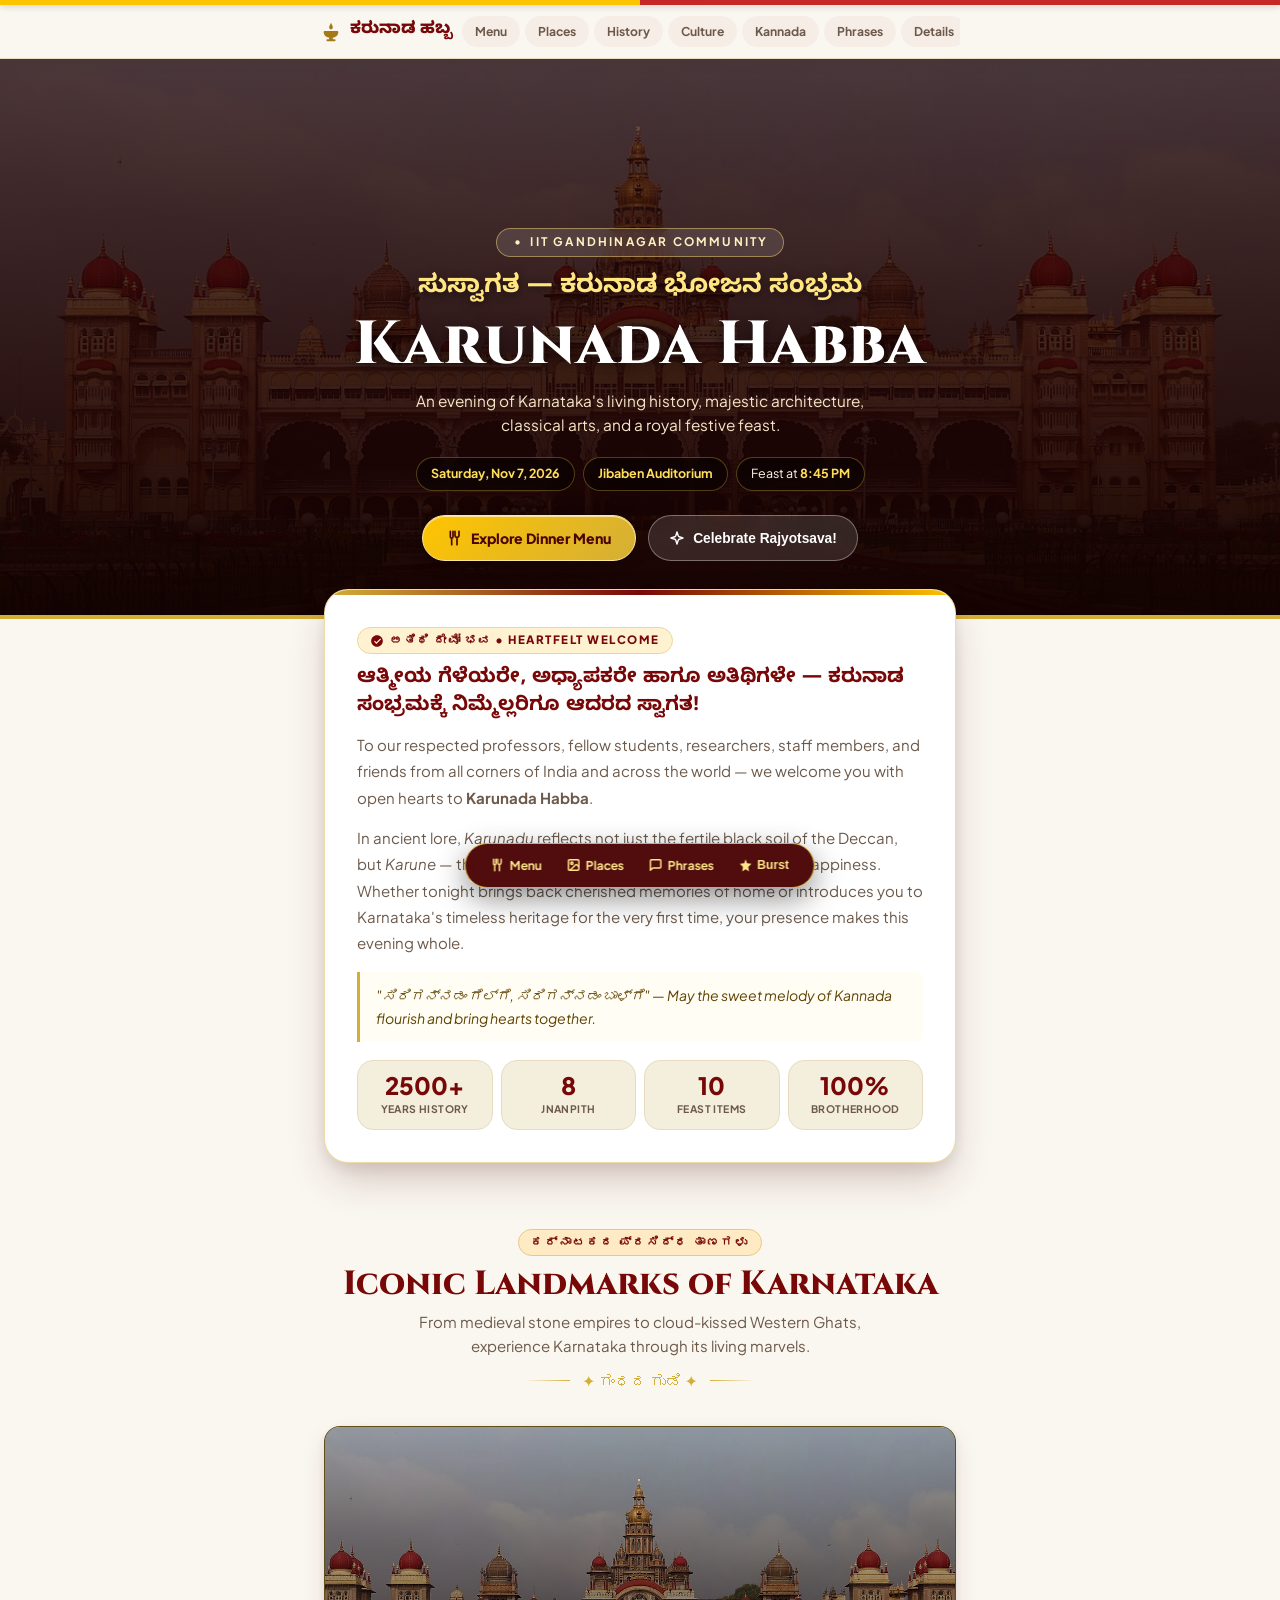
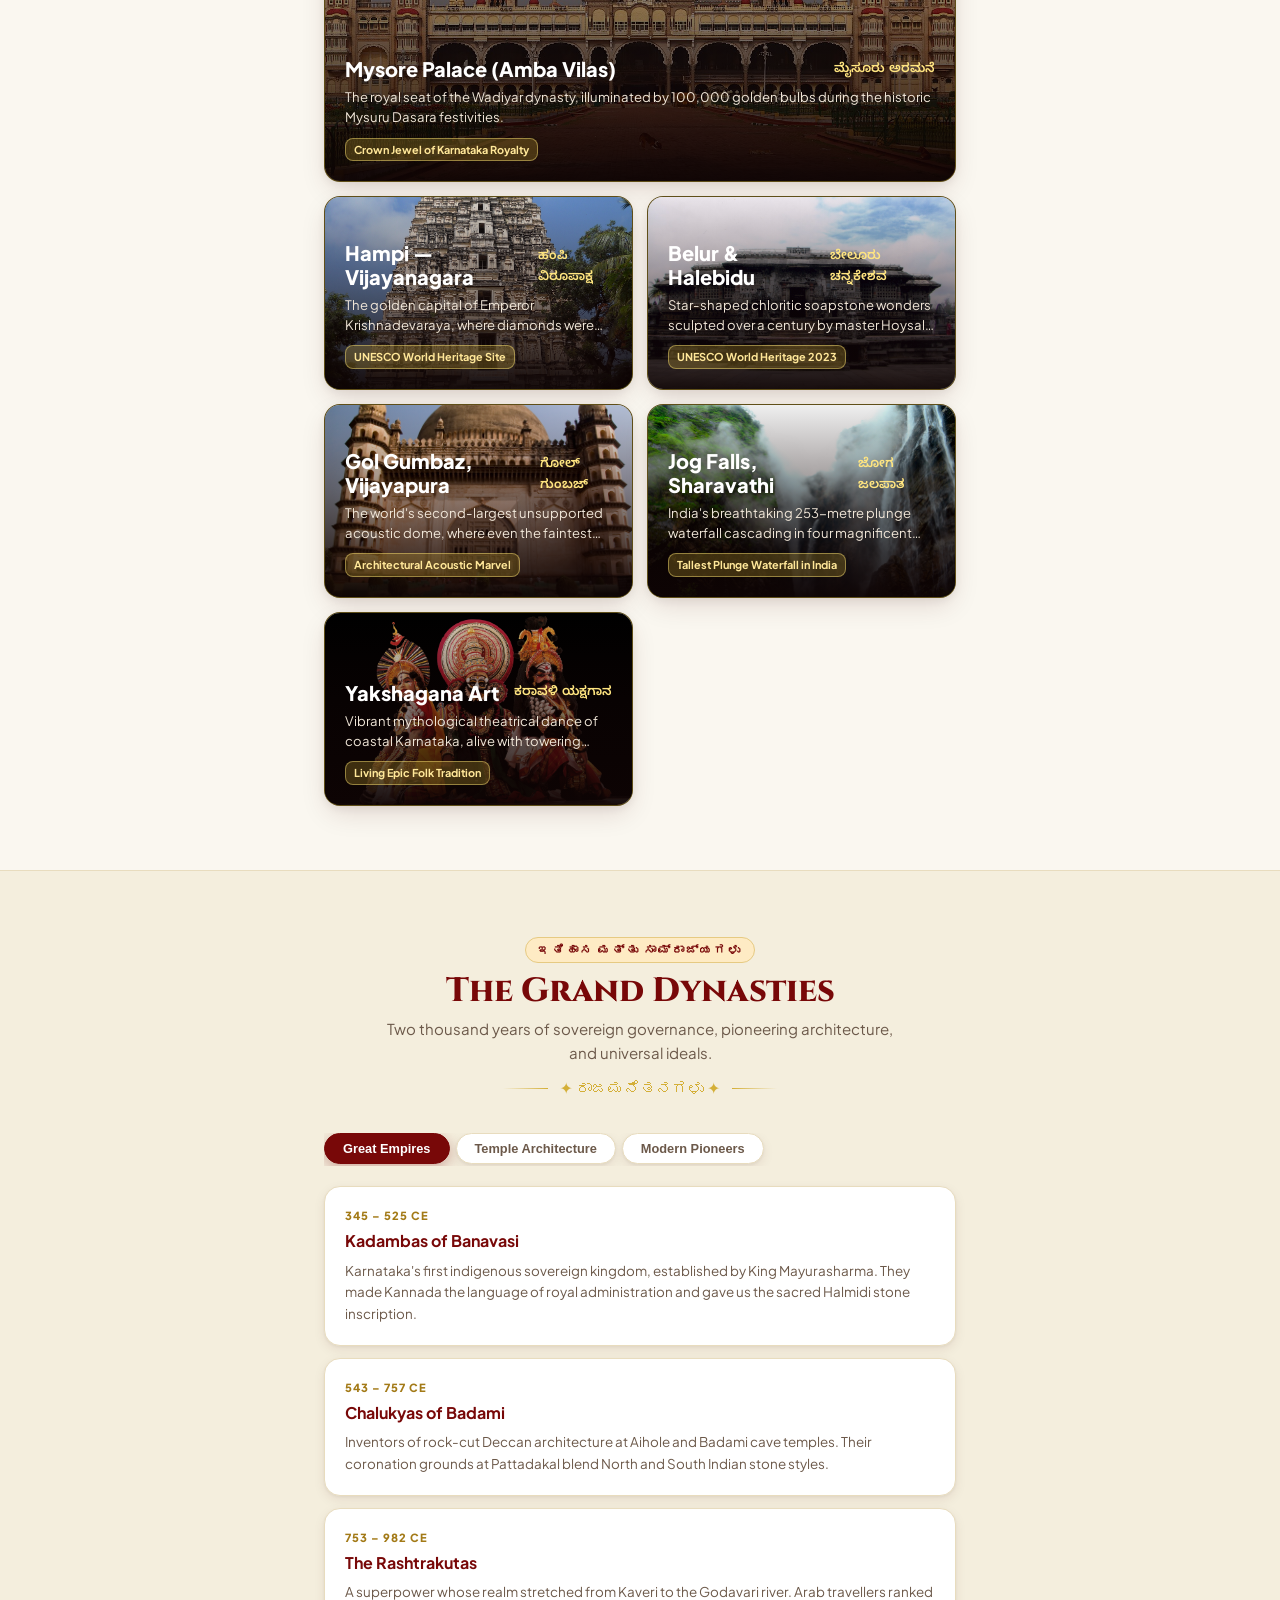
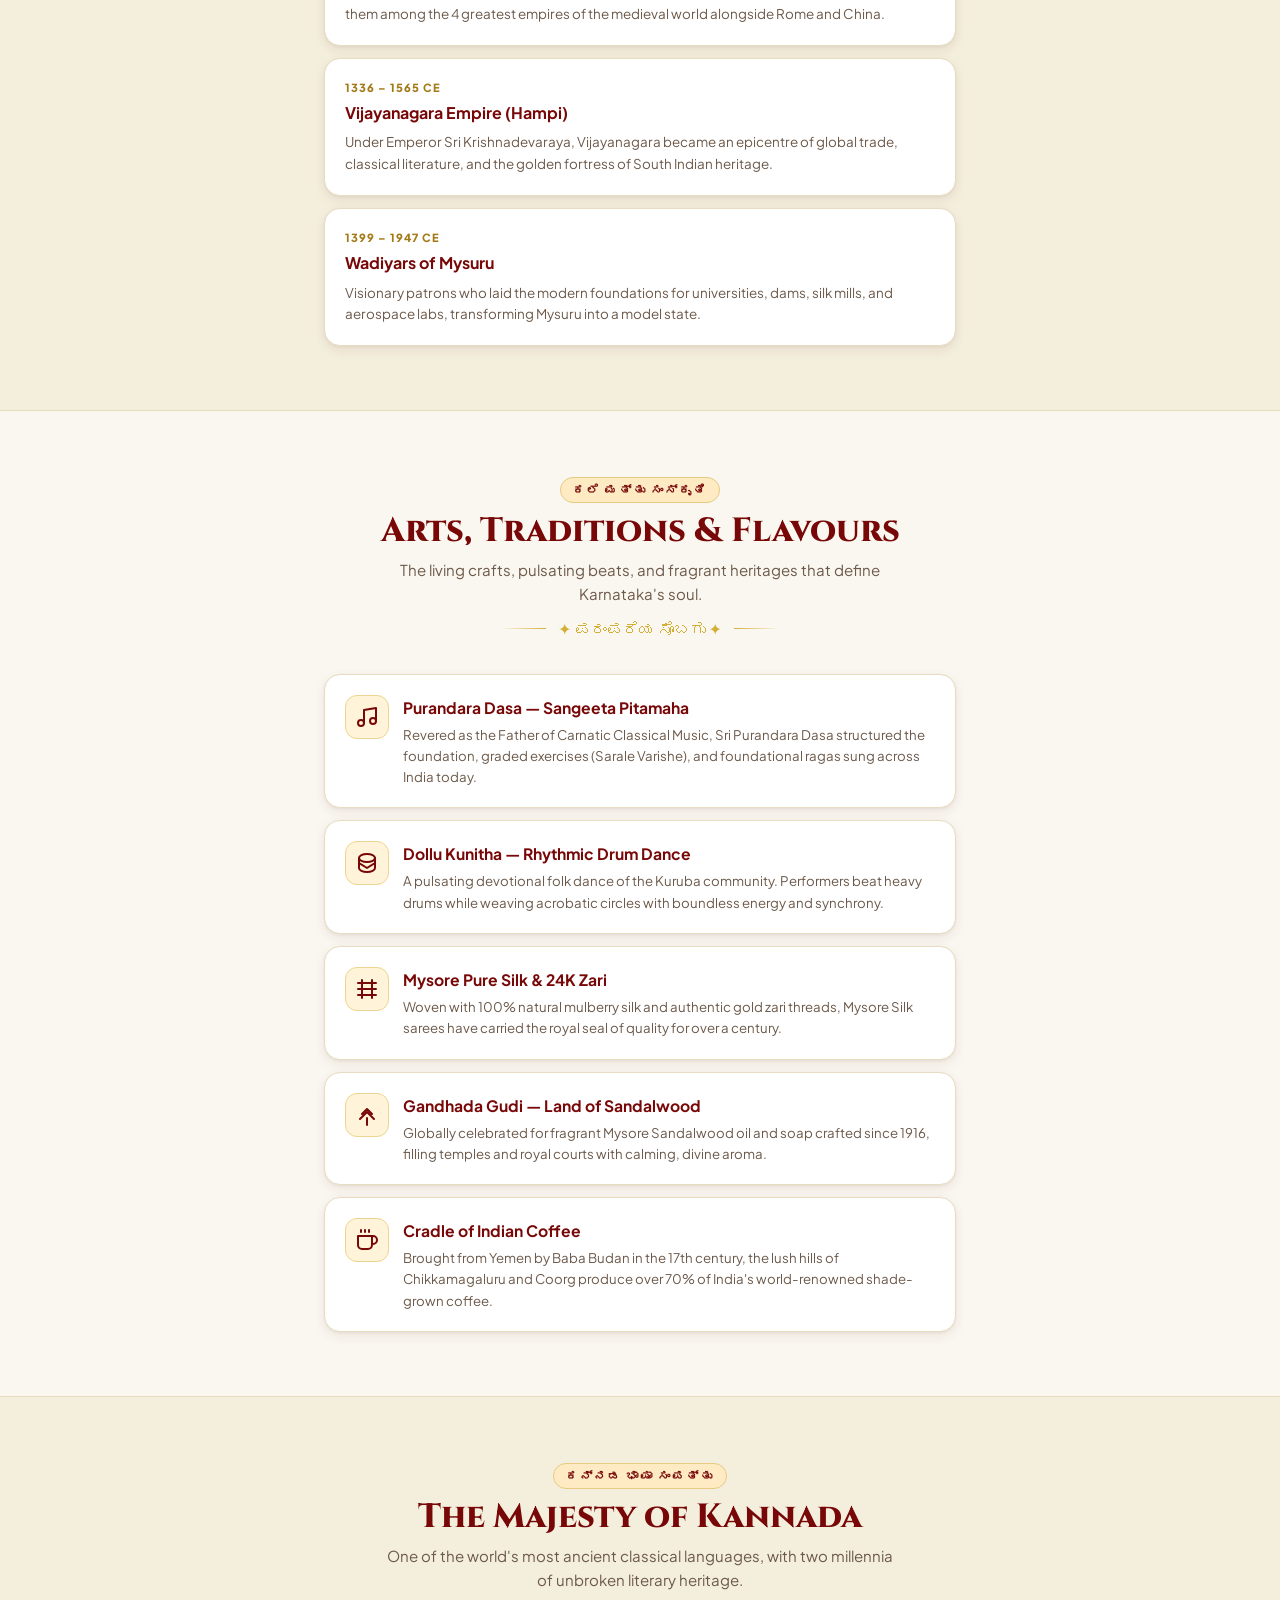
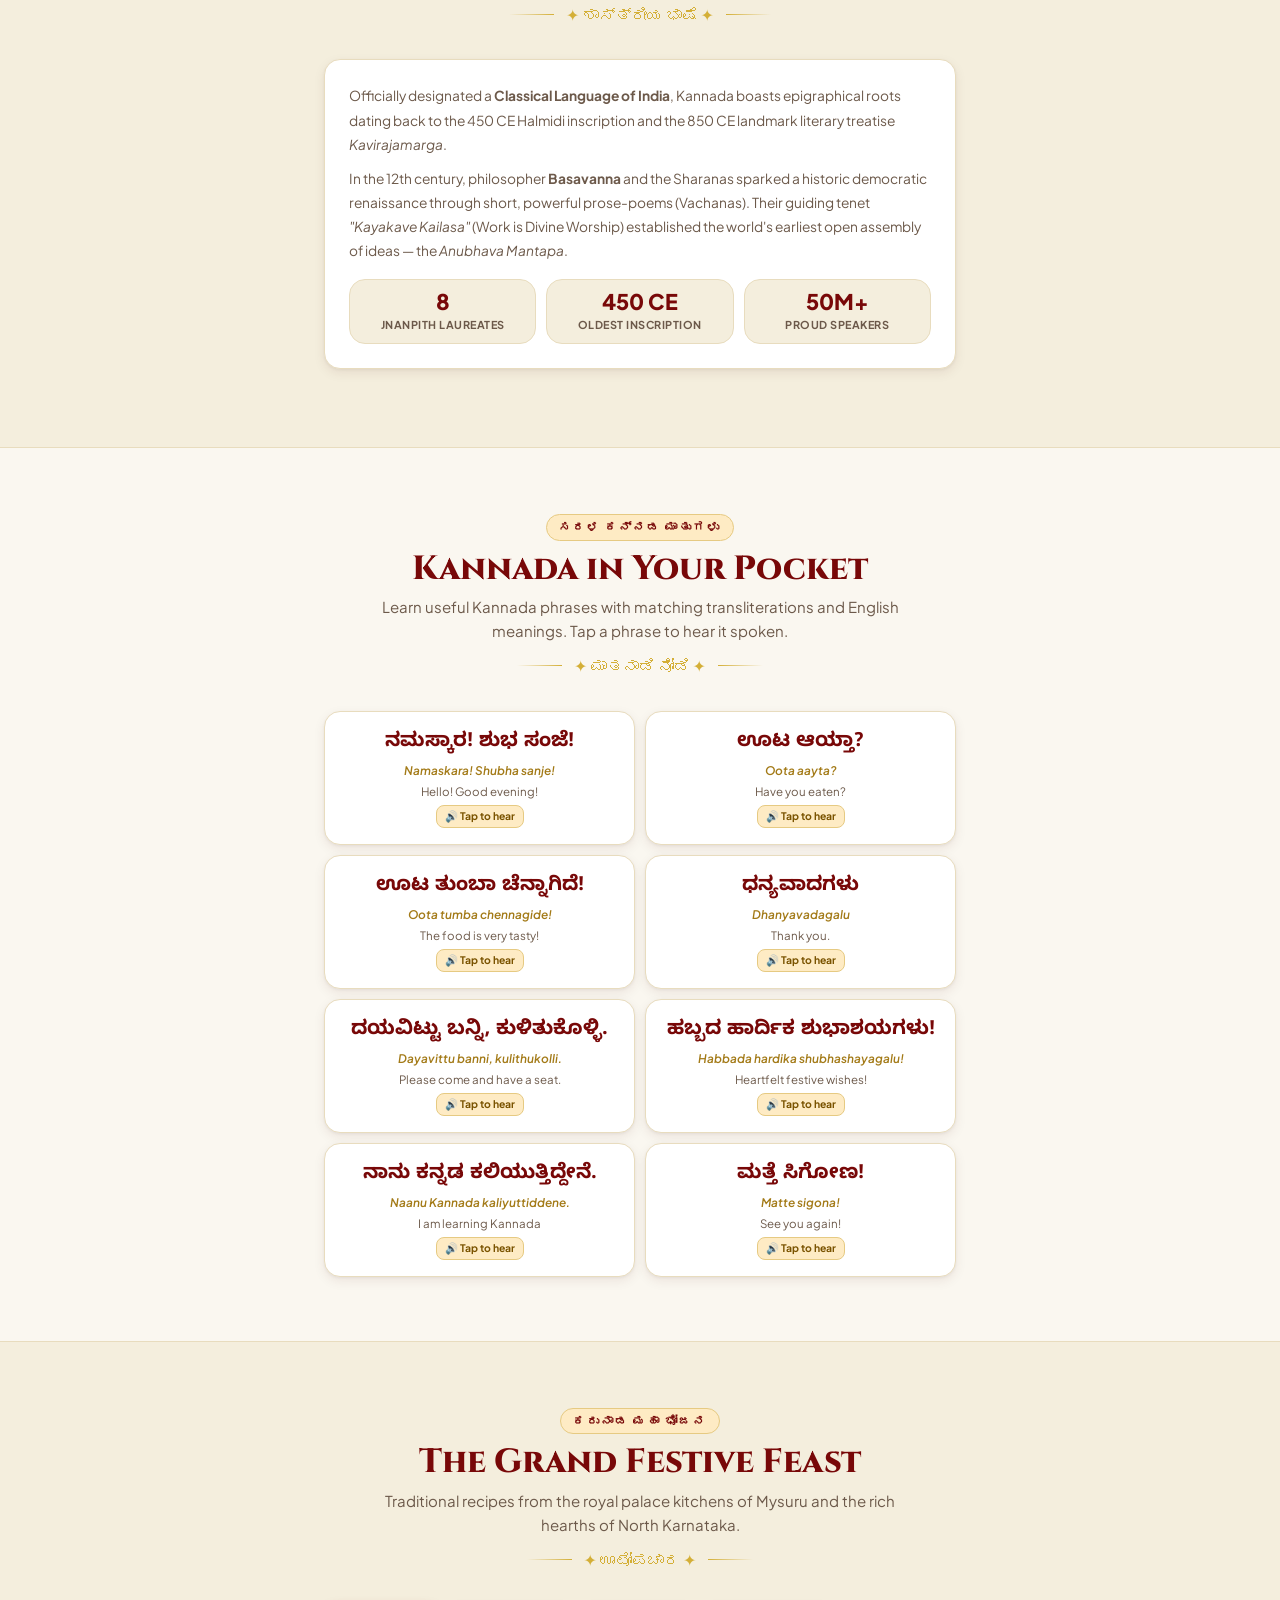
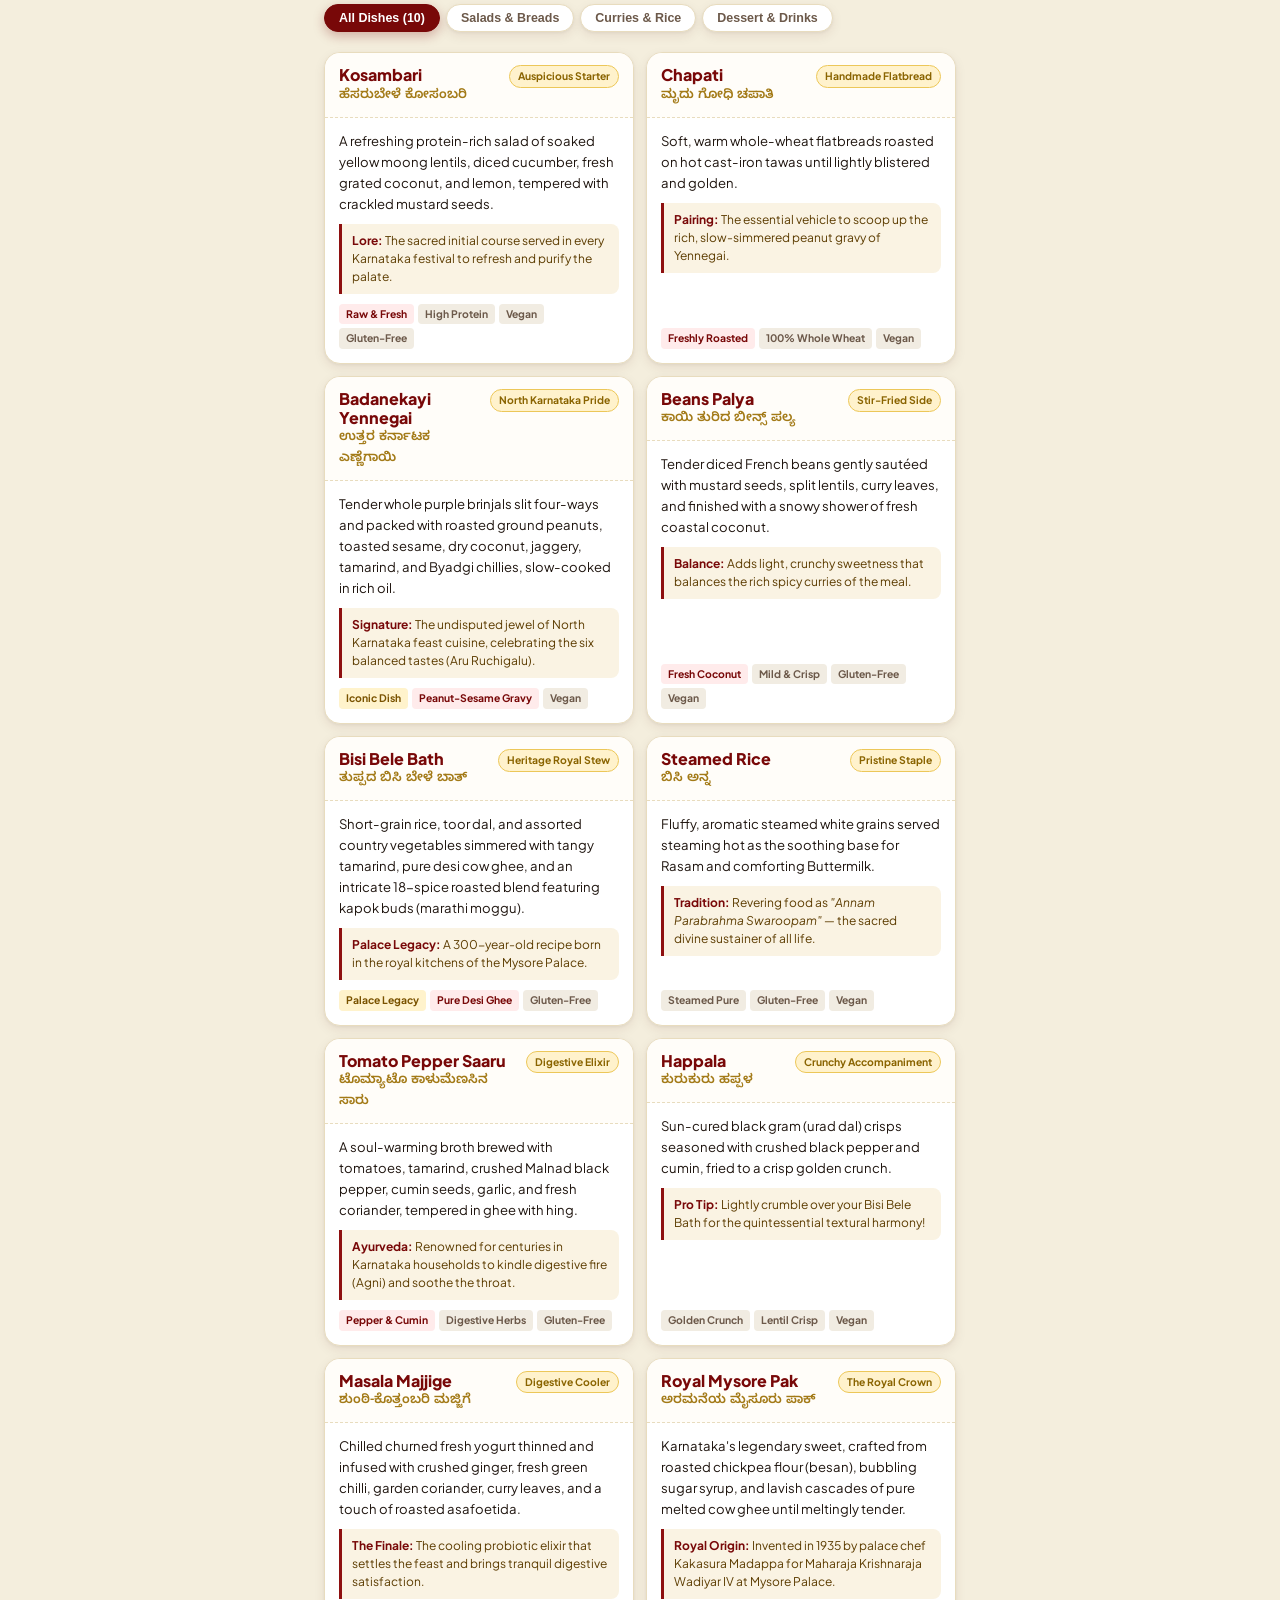
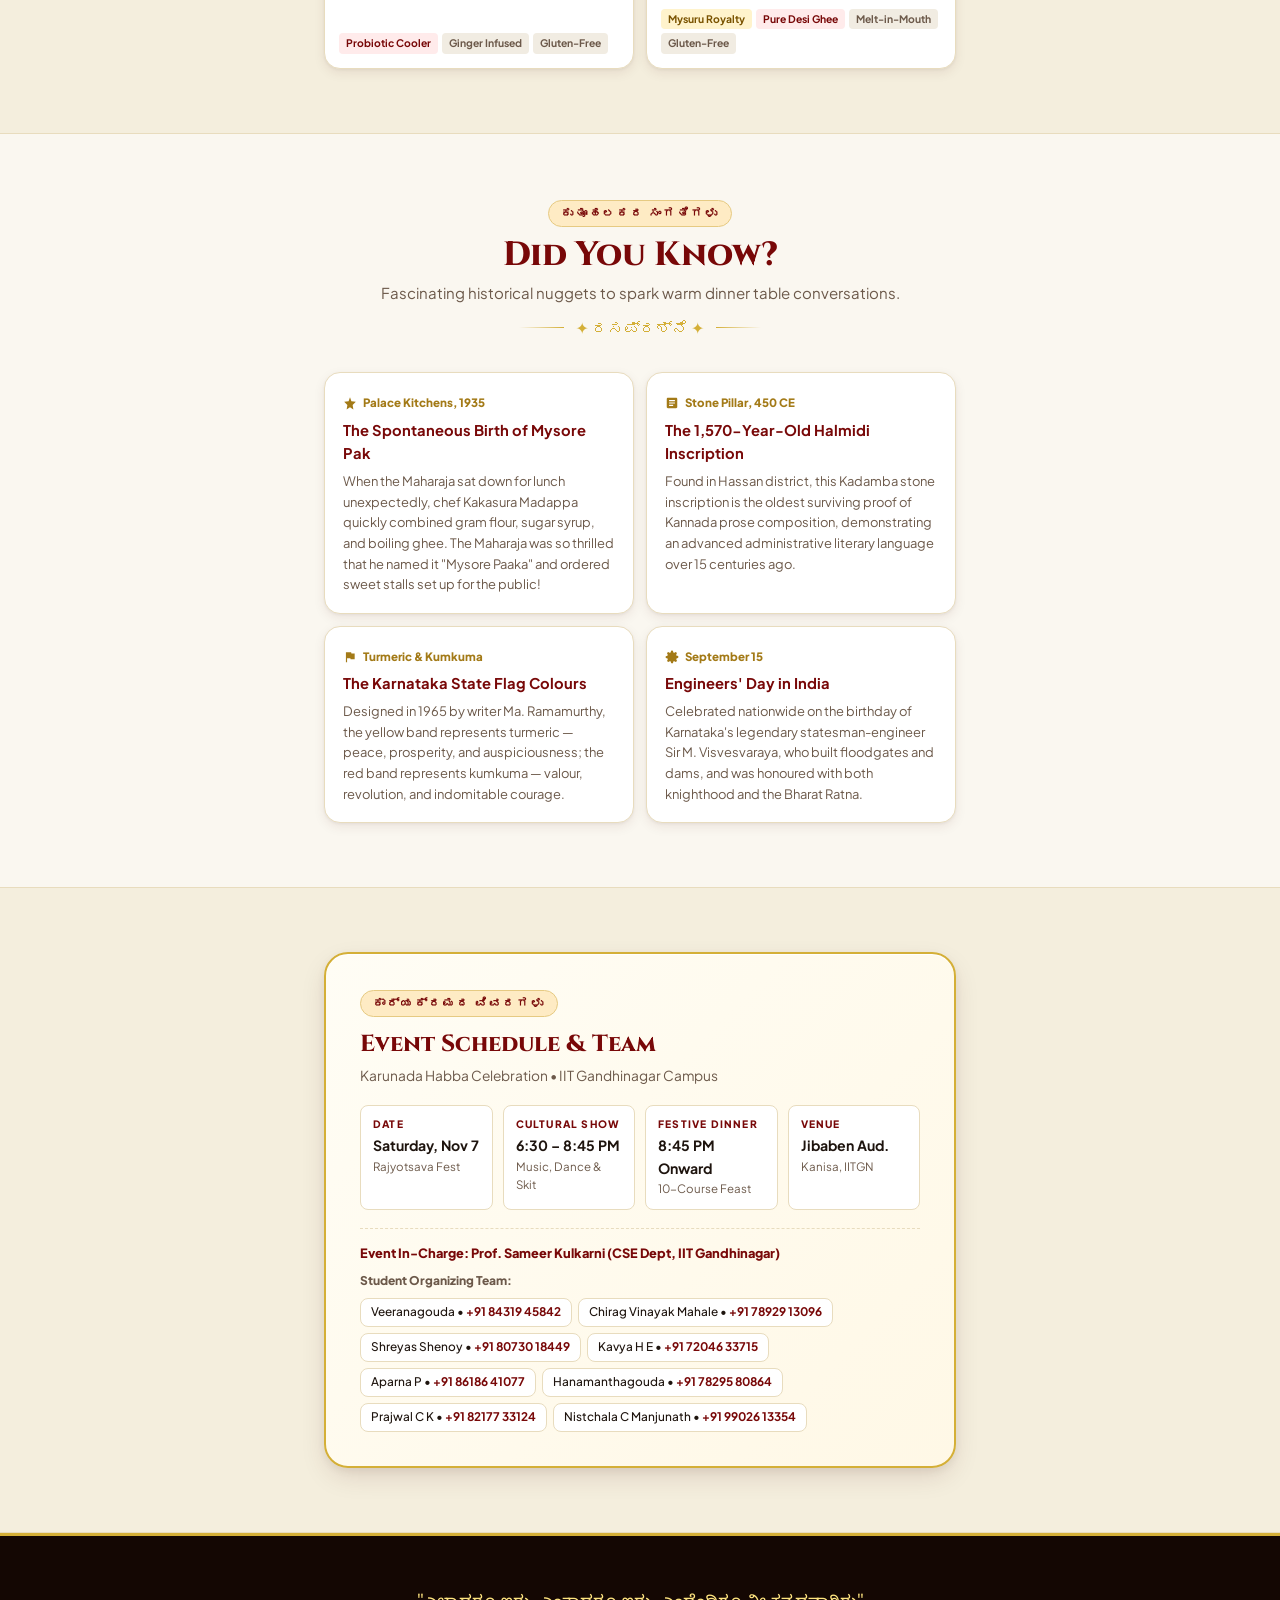
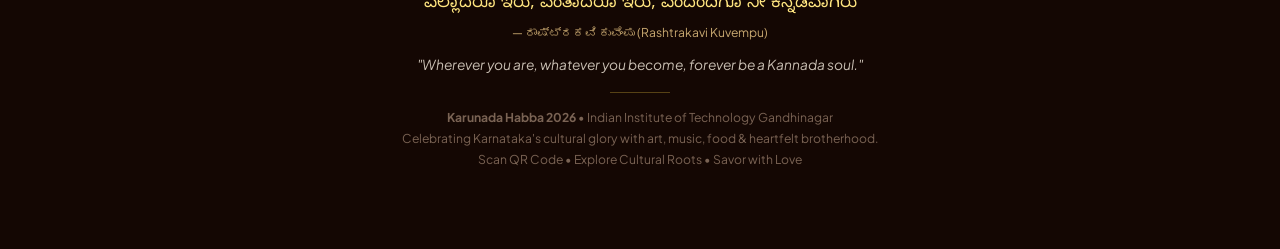
==== commit 78f8740f: "Add authentic Kannada phrase audio files and hook up pronunciation" ====
--- a/index.html
+++ b/index.html
@@ -488,66 +488,66 @@
       <div class="section-header">
         <span class="section-tag">ಸರಳ ಕನ್ನಡ ಮಾತುಗಳು</span>
         <h2 class="section-title serif">Kannada in Your Pocket</h2>
-        <p class="section-desc">Delight your batchmates and faculty tonight! Tap any phrase card to hear it spoken.</p>
+        <p class="section-desc">Learn useful Kannada phrases with matching transliterations and English meanings. Tap a phrase to hear it spoken.</p>
         <div class="svg-ornament-line">✦ ಮಾತನಾಡಿ ನೋಡಿ ✦</div>
       </div>
 
       <div class="phrase-grid">
-        <div class="phrase-card-3d" onclick="speakPhrase('Namaskara! Shubha Sanje')">
-          <div class="phrase-kannada kn">ನಮಸ್ಕಾರ!</div>
-          <div class="phrase-trans">"Namaskara"</div>
-          <div class="phrase-meaning">Hello / Hearty Greetings</div>
+        <button type="button" class="phrase-card-3d" data-audio="audio/phrase_1_namaskara.mp3" onclick="speakPhrase(this)">
+          <div class="phrase-kannada kn">ನಮಸ್ಕಾರ! ಶುಭ ಸಂಜೆ!</div>
+          <div class="phrase-trans">Namaskara! Shubha sanje!</div>
+          <div class="phrase-meaning">Hello! Good evening!</div>
           <span class="phrase-tap-badge">🔊 Tap to hear</span>
-        </div>
-
-        <div class="phrase-card-3d" onclick="speakPhrase('Oota aaytha?')">
+        </button>
+
+        <button type="button" class="phrase-card-3d" data-audio="audio/phrase_2_oota_aayta.mp3" onclick="speakPhrase(this)">
           <div class="phrase-kannada kn">ಊಟ ಆಯ್ತಾ?</div>
-          <div class="phrase-trans">"Oota aaytha?"</div>
-          <div class="phrase-meaning">Have you eaten? (Warmest Kannada greeting)</div>
+          <div class="phrase-trans">Oota aayta?</div>
+          <div class="phrase-meaning">Have you eaten?</div>
           <span class="phrase-tap-badge">🔊 Tap to hear</span>
-        </div>
-
-        <div class="phrase-card-3d" onclick="speakPhrase('Oota thumbaa chennagide!')">
-          <div class="phrase-kannada kn">ತುಂಬಾ ಚೆನ್ನಾಗಿದೆ!</div>
-          <div class="phrase-trans">"Thumbaa chennagide!"</div>
-          <div class="phrase-meaning">The food is delicious!</div>
+        </button>
+
+        <button type="button" class="phrase-card-3d" data-audio="audio/phrase_3_oota_tumba_chennagide.mp3" onclick="speakPhrase(this)">
+          <div class="phrase-kannada kn">ಊಟ ತುಂಬಾ ಚೆನ್ನಾಗಿದೆ!</div>
+          <div class="phrase-trans">Oota tumba chennagide!</div>
+          <div class="phrase-meaning">The food is very tasty!</div>
           <span class="phrase-tap-badge">🔊 Tap to hear</span>
-        </div>
-
-        <div class="phrase-card-3d" onclick="speakPhrase('Dhanyavadagalu')">
+        </button>
+
+        <button type="button" class="phrase-card-3d" data-audio="audio/phrase_4_dhanyavadagalu.mp3" onclick="speakPhrase(this)">
           <div class="phrase-kannada kn">ಧನ್ಯವಾದಗಳು</div>
-          <div class="phrase-trans">"Dhanyavadagalu"</div>
-          <div class="phrase-meaning">Thank you very much</div>
+          <div class="phrase-trans">Dhanyavadagalu</div>
+          <div class="phrase-meaning">Thank you.</div>
           <span class="phrase-tap-badge">🔊 Tap to hear</span>
-        </div>
-
-        <div class="phrase-card-3d" onclick="speakPhrase('Banni, kulithukolli')">
-          <div class="phrase-kannada kn">ಬನ್ನಿ, ಕುಳಿತುಕೊಳ್ಳಿ</div>
-          <div class="phrase-trans">"Banni, kulithukolli"</div>
-          <div class="phrase-meaning">Please come, have a seat</div>
+        </button>
+
+        <button type="button" class="phrase-card-3d" data-audio="audio/phrase_5_dayavittu_banni.mp3" onclick="speakPhrase(this)">
+          <div class="phrase-kannada kn">ದಯವಿಟ್ಟು ಬನ್ನಿ, ಕುಳಿತುಕೊಳ್ಳಿ.</div>
+          <div class="phrase-trans">Dayavittu banni, kulithukolli.</div>
+          <div class="phrase-meaning">Please come and have a seat.</div>
           <span class="phrase-tap-badge">🔊 Tap to hear</span>
-        </div>
-
-        <div class="phrase-card-3d" onclick="speakPhrase('Habbada Shubhashayagalu!')">
-          <div class="phrase-kannada kn">ಶುಭಾಶಯಗಳು!</div>
-          <div class="phrase-trans">"Shubhashayagalu!"</div>
-          <div class="phrase-meaning">Festive best wishes!</div>
+        </button>
+
+        <button type="button" class="phrase-card-3d" data-audio="audio/phrase_6_habbada_shubhashayagalu.mp3" onclick="speakPhrase(this)">
+          <div class="phrase-kannada kn">ಹಬ್ಬದ ಹಾರ್ದಿಕ ಶುಭಾಶಯಗಳು!</div>
+          <div class="phrase-trans">Habbada hardika shubhashayagalu!</div>
+          <div class="phrase-meaning">Heartfelt festive wishes!</div>
           <span class="phrase-tap-badge">🔊 Tap to hear</span>
-        </div>
-
-        <div class="phrase-card-3d" onclick="speakPhrase('Kannada kaliyuttidene')">
-          <div class="phrase-kannada kn">ಕಲಿಯುತ್ತಿದ್ದೇನೆ</div>
-          <div class="phrase-trans">"Kaliyuttidene"</div>
+        </button>
+
+        <button type="button" class="phrase-card-3d" data-audio="audio/phrase_7_kannada_kaliyuttiddene.mp3" onclick="speakPhrase(this)">
+          <div class="phrase-kannada kn">ನಾನು ಕನ್ನಡ ಕಲಿಯುತ್ತಿದ್ದೇನೆ.</div>
+          <div class="phrase-trans">Naanu Kannada kaliyuttiddene.</div>
           <div class="phrase-meaning">I am learning Kannada</div>
           <span class="phrase-tap-badge">🔊 Tap to hear</span>
-        </div>
-
-        <div class="phrase-card-3d" onclick="speakPhrase('Matte sigona!')">
+        </button>
+
+        <button type="button" class="phrase-card-3d" data-audio="audio/phrase_8_matte_sigona.mp3" onclick="speakPhrase(this)">
           <div class="phrase-kannada kn">ಮತ್ತೆ ಸಿಗೋಣ!</div>
-          <div class="phrase-trans">"Matte sigona!"</div>
-          <div class="phrase-meaning">See you again soon!</div>
+          <div class="phrase-trans">Matte sigona!</div>
+          <div class="phrase-meaning">See you again!</div>
           <span class="phrase-tap-badge">🔊 Tap to hear</span>
-        </div>
+        </button>
       </div>
     </div>
   </section>
--- a/K_Habba.css
+++ b/K_Habba.css
@@ -785,12 +785,15 @@
 }
 
 .phrase-card-3d {
+  appearance: none;
+  width: 100%;
   background: var(--bg-card);
   border: 1px solid var(--border-warm);
   border-radius: var(--radius-md);
   padding: clamp(12px, 3vw, 16px) clamp(10px, 3vw, 14px);
   text-align: center;
   cursor: pointer;
+  font: inherit;
   box-shadow: var(--shadow-3d-sm);
   transition: all 0.2s var(--ease-smooth);
 }
@@ -801,6 +804,24 @@
   transform: translateY(-2px);
   background: #FFFDF5;
   box-shadow: var(--shadow-3d-md);
+}
+
+.phrase-card-3d:focus-visible {
+  outline: 3px solid var(--gold-deep);
+  outline-offset: 3px;
+}
+
+.phrase-card-3d.playing {
+  border-color: var(--crimson);
+  background: #FFF9E6;
+  box-shadow: 0 0 0 3px rgba(184, 134, 11, 0.28), var(--shadow-3d-md);
+  transform: translateY(-2px);
+}
+
+.phrase-card-3d.playing .phrase-tap-badge {
+  background: var(--crimson);
+  color: #FFFFFF;
+  border-color: var(--crimson);
 }
 
 .phrase-kannada {
